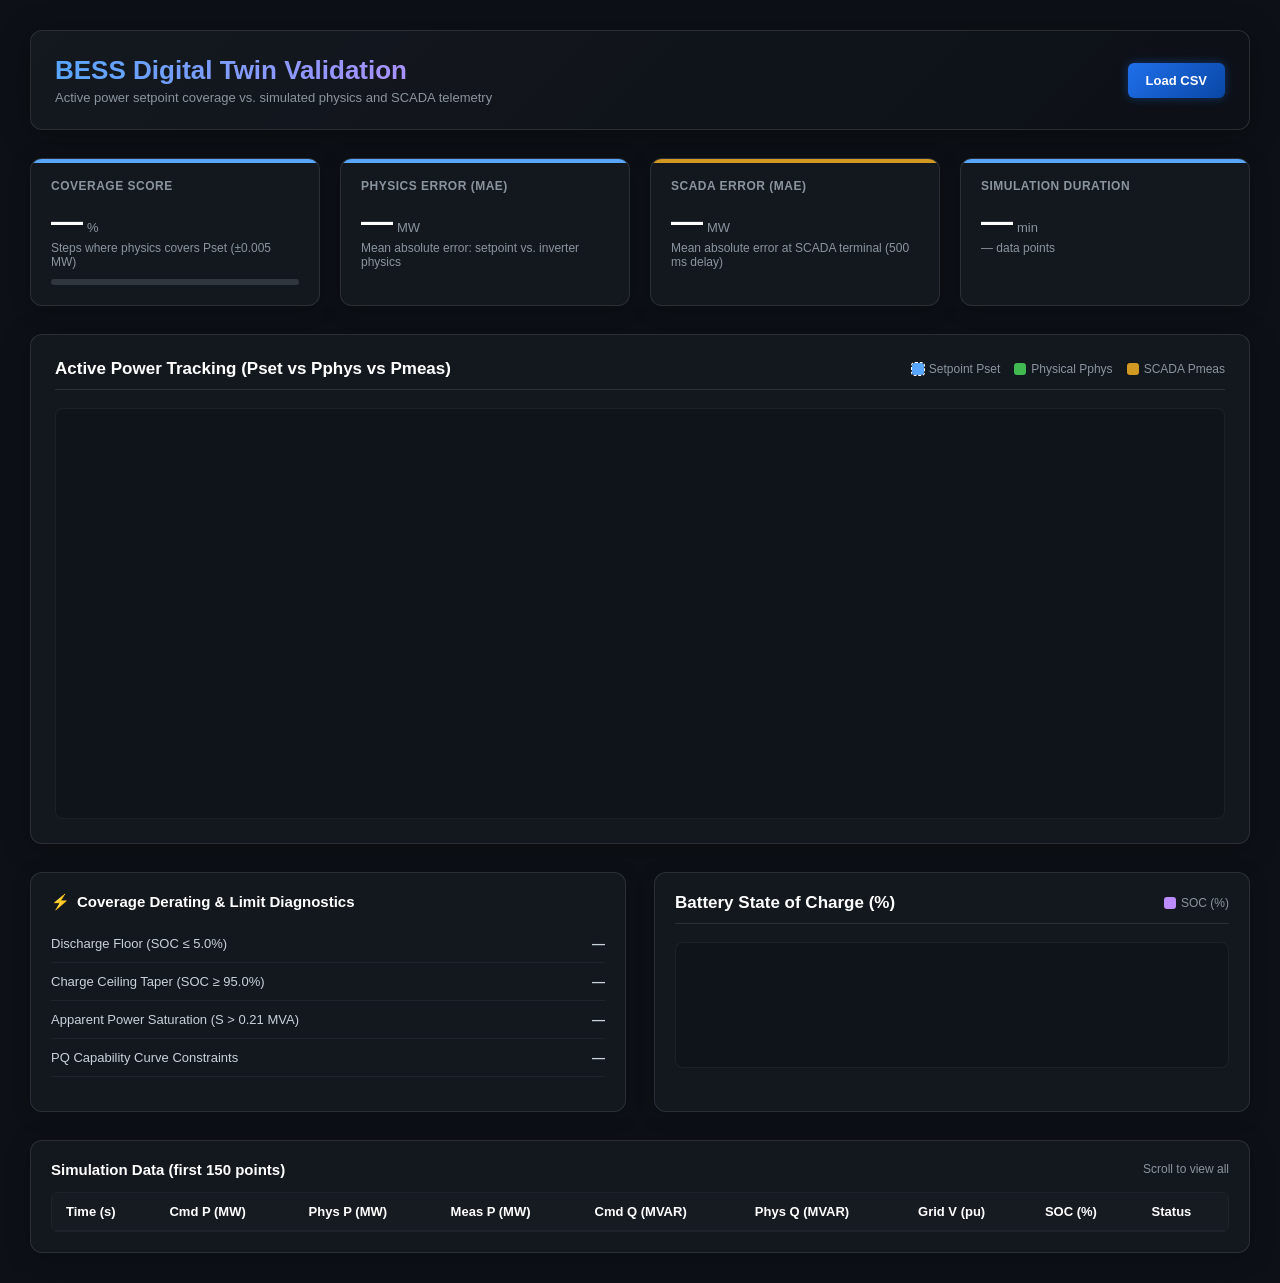
==== src/BessDashboard/wwwroot/index.html @ 18358ef0 "Refactor: restructure workspace, rename projects to BessHilSimulator, and delete legacy viewer.html" ====
<!DOCTYPE html>
<html lang="en">
<head>
<meta charset="utf-8" />
<meta name="viewport" content="width=device-width, initial-scale=1" />
<title>BESS Digital Twin Validation</title>
<style>
:root {
  --bg: #0d1117;
  --card: rgba(22,27,34,0.8);
  --border: rgba(48,54,61,0.8);
  --text: #c9d1d9;
  --bright: #ffffff;
  --muted: #8b949e;
  --primary: #58a6ff;
  --success: #3fb950;
  --warning: #d29922;
  --danger: #f85149;
  --grid: rgba(56,139,253,0.1);
}
*,*::before,*::after{box-sizing:border-box;margin:0;padding:0}
html,body{background:var(--bg);color:var(--text);font-family:'Outfit','Inter',-apple-system,BlinkMacSystemFont,'Segoe UI',sans-serif;min-height:100vh}
.wrap{max-width:1600px;margin:0 auto;padding:30px}

/* Header */
.header{display:flex;justify-content:space-between;align-items:center;background:linear-gradient(135deg,rgba(22,27,34,.8),rgba(13,17,23,.9));border:1px solid var(--border);border-radius:12px;padding:24px;margin-bottom:28px;box-shadow:0 4px 30px rgba(0,0,0,.4)}
.header h1{font-size:26px;font-weight:700;background:linear-gradient(90deg,#58a6ff,#bc8cff);-webkit-background-clip:text;-webkit-text-fill-color:transparent}
.header p{margin-top:4px;color:var(--muted);font-size:13px}
.header-actions{display:flex;gap:10px;flex-shrink:0}
.btn{padding:10px 18px;border-radius:6px;font-weight:600;font-size:13px;cursor:pointer;transition:all .2s;border:none}
.btn-primary{background:linear-gradient(135deg,#1f6feb,#0947a5);color:#fff;box-shadow:0 0 10px rgba(31,111,235,.4)}
.btn-primary:hover{box-shadow:0 0 18px rgba(31,111,235,.6);transform:translateY(-1px)}
.btn-secondary{background:#21262d;border:1px solid var(--border);color:var(--text)}
.btn-secondary:hover{background:#30363d}

/* Input panel */
.input-panel{background:#161b22;border:1px solid var(--border);border-radius:10px;padding:20px;margin-bottom:28px}
.input-panel h4{color:var(--bright);font-size:15px;margin-bottom:4px}
.input-panel .hint{font-size:12px;color:var(--muted);margin-bottom:16px}
.input-panel .hint code{background:#0d1117;padding:2px 5px;border-radius:4px;font-size:11px}
.drop-zone{border:2px dashed var(--border);border-radius:8px;padding:22px;text-align:center;cursor:pointer;transition:.2s;margin-bottom:14px}
.drop-zone:hover{border-color:var(--primary);background:rgba(88,166,255,.05)}
.drop-zone input[type=file]{display:none}
.drop-zone label{cursor:pointer;display:block}
.drop-icon{font-size:26px;display:block;margin-bottom:6px}
.drop-title{font-size:14px;font-weight:600;color:var(--primary);display:block}
.drop-hint{font-size:12px;color:var(--muted);margin-top:3px;display:block}
.divider{display:flex;align-items:center;gap:10px;margin:14px 0;font-size:12px;color:var(--muted)}
.divider::before,.divider::after{content:'';flex:1;height:1px;background:var(--border)}
textarea{width:100%;height:110px;background:#0d1117;border:1px solid var(--border);border-radius:6px;color:var(--bright);font-family:monospace;padding:10px;font-size:12px;resize:vertical;display:block;margin-bottom:10px}
.error-msg{color:var(--danger);font-size:13px;margin-top:8px}

/* Metric cards */
.metrics{display:grid;grid-template-columns:repeat(auto-fit,minmax(260px,1fr));gap:20px;margin-bottom:28px}
.card{background:var(--card);border:1px solid var(--border);border-radius:12px;padding:20px;box-shadow:0 4px 20px rgba(0,0,0,.25);position:relative;overflow:hidden}
.card::after{content:'';position:absolute;top:0;left:0;width:100%;height:4px}
.card.c-success::after{background:var(--success)}
.card.c-warning::after{background:var(--warning)}
.card.c-danger::after{background:var(--danger)}
.card.c-primary::after{background:var(--primary)}
.metric-label{font-size:12px;font-weight:600;color:var(--muted);text-transform:uppercase;letter-spacing:.5px}
.metric-val{font-size:32px;font-weight:700;color:var(--bright);line-height:1}
.metric-unit{font-size:13px;color:var(--muted);margin-left:4px}
.metric-val-row{display:flex;align-items:baseline;margin:12px 0 4px}
.metric-desc{font-size:12px;color:var(--muted)}
.progress-track{height:6px;background:#30363d;border-radius:3px;margin-top:10px;overflow:hidden}
.progress-bar{height:100%;border-radius:3px;transition:width .5s ease-out}

/* Chart cards */
.chart-card{background:var(--card);border:1px solid var(--border);border-radius:12px;padding:24px;margin-bottom:28px;box-shadow:0 4px 30px rgba(0,0,0,.3)}
.chart-header{display:flex;justify-content:space-between;align-items:center;margin-bottom:18px;padding-bottom:10px;border-bottom:1px solid var(--border)}
.chart-title{font-size:17px;font-weight:600;color:var(--bright)}
.legends{display:flex;gap:14px;flex-wrap:wrap}
.legend{display:flex;align-items:center;font-size:12px;color:var(--muted);gap:5px}
.legend-dot{width:12px;height:12px;border-radius:3px;flex-shrink:0}
.svg-wrap{width:100%;background:rgba(13,17,23,.5);border-radius:8px;border:1px solid rgba(48,54,61,.4);overflow:hidden}
.svg-wrap svg{display:block;width:100%}

/* Diag + SOC grid */
.diag-grid{display:grid;grid-template-columns:repeat(auto-fit,minmax(420px,1fr));gap:28px;margin-bottom:28px}
.diag-card{background:var(--card);border:1px solid var(--border);border-radius:12px;padding:20px;box-shadow:0 4px 20px rgba(0,0,0,.2)}
.diag-title{font-size:15px;font-weight:600;color:var(--bright);margin-bottom:14px;display:flex;align-items:center;gap:7px}
.diag-row{display:flex;justify-content:space-between;align-items:center;padding:11px 0;border-bottom:1px solid rgba(48,54,61,.4)}
.diag-row:last-of-type{border-bottom:none}
.diag-key{font-size:13px;color:var(--text)}
.diag-val{font-size:13px;font-weight:600}
.diag-notes{margin-top:14px;font-size:13px;line-height:1.6;color:var(--muted)}

/* Table */
.table-card{background:var(--card);border:1px solid var(--border);border-radius:12px;padding:20px;box-shadow:0 4px 25px rgba(0,0,0,.25)}
.table-header{display:flex;justify-content:space-between;align-items:center;margin-bottom:14px}
.table-header h4{color:var(--bright);font-size:15px}
.table-header span{font-size:12px;color:var(--muted)}
.tbl-wrap{max-height:400px;overflow-y:auto;border:1px solid rgba(48,54,61,.4);border-radius:6px}
table{width:100%;border-collapse:collapse;font-size:13px}
th,td{padding:11px 14px;border-bottom:1px solid rgba(48,54,61,.4);text-align:left;white-space:nowrap}
th{background:#161b22;color:var(--bright);font-weight:600;position:sticky;top:0;z-index:5}
tr:hover td{background:rgba(56,139,253,.04)}

/* Empty state */
.empty{text-align:center;padding:60px 20px}
.empty h3{color:var(--bright);margin-bottom:8px}
.empty p{color:var(--muted);font-size:14px}

/* Loading spinner */
.spinner{display:inline-block;width:18px;height:18px;border:2px solid rgba(88,166,255,.3);border-top-color:var(--primary);border-radius:50%;animation:spin .7s linear infinite;vertical-align:middle;margin-right:6px}
@keyframes spin{to{transform:rotate(360deg)}}
.hidden{display:none!important}
</style>
</head>
<body>
<div class="wrap">

  <!-- Header -->
  <div class="header">
    <div>
      <h1>BESS Digital Twin Validation</h1>
      <p>Active power setpoint coverage vs. simulated physics and SCADA telemetry</p>
    </div>
    <div class="header-actions">
      <button class="btn btn-secondary hidden" id="btnReset">Reset default profile</button>
      <button class="btn btn-primary" id="btnToggle">Load CSV</button>
    </div>
  </div>

  <!-- Input panel -->
  <div class="input-panel hidden" id="inputPanel">
    <h4>Load CSV Profile</h4>
    <p class="hint">Format: <code>Time_s,SetP_MW,SetQ_MVAR,GridV_pu,GridF_Hz</code></p>
    <div class="drop-zone" id="dropZone">
      <label>
        <input type="file" id="fileInput" accept=".csv,.txt" />
        <span class="drop-icon">📂</span>
        <span class="drop-title" id="dropTitle">Browse for CSV file</span>
        <span class="drop-hint">Click to select a .csv file from your computer</span>
      </label>
    </div>
    <div class="divider">or paste CSV text below</div>
    <textarea id="csvText" placeholder="Time_s,SetP_MW,SetQ_MVAR,GridV_pu,GridF_Hz&#10;0.0,0.0,0.0,1.0,50.0&#10;1.0,0.1,0.0,1.0,50.0"></textarea>
    <button class="btn btn-primary" id="btnRun">Run Simulation</button>
    <div class="error-msg hidden" id="errMsg"></div>
  </div>

  <!-- Metric cards -->
  <div class="metrics" id="metricsGrid">
    <div class="card c-primary">
      <div class="metric-label">Coverage Score</div>
      <div class="metric-val-row"><span class="metric-val" id="mCoverage">—</span><span class="metric-unit">%</span></div>
      <div class="metric-desc">Steps where physics covers Pset (±0.005 MW)</div>
      <div class="progress-track"><div class="progress-bar" id="mCoverageBar" style="width:0%"></div></div>
    </div>
    <div class="card c-primary">
      <div class="metric-label">Physics Error (MAE)</div>
      <div class="metric-val-row"><span class="metric-val" id="mMaePhys">—</span><span class="metric-unit">MW</span></div>
      <div class="metric-desc">Mean absolute error: setpoint vs. inverter physics</div>
    </div>
    <div class="card c-warning">
      <div class="metric-label">SCADA Error (MAE)</div>
      <div class="metric-val-row"><span class="metric-val" id="mMaeMeas">—</span><span class="metric-unit">MW</span></div>
      <div class="metric-desc">Mean absolute error at SCADA terminal (500 ms delay)</div>
    </div>
    <div class="card c-primary">
      <div class="metric-label">Simulation Duration</div>
      <div class="metric-val-row"><span class="metric-val" id="mDuration">—</span><span class="metric-unit">min</span></div>
      <div class="metric-desc" id="mDurationDesc">— data points</div>
    </div>
  </div>

  <!-- Main power chart -->
  <div class="chart-card" id="powerChartCard">
    <div class="chart-header">
      <div class="chart-title">Active Power Tracking (Pset vs Pphys vs Pmeas)</div>
      <div class="legends">
        <div class="legend"><div class="legend-dot" style="background:#58a6ff;outline:1px dashed #fff"></div>Setpoint Pset</div>
        <div class="legend"><div class="legend-dot" style="background:#3fb950"></div>Physical Pphys</div>
        <div class="legend"><div class="legend-dot" style="background:#d29922"></div>SCADA Pmeas</div>
      </div>
    </div>
    <div class="svg-wrap"><svg id="powerSvg" viewBox="0 0 800 280" preserveAspectRatio="none"></svg></div>
  </div>

  <!-- Diagnostics + SOC -->
  <div class="diag-grid" id="diagGrid">
    <div class="diag-card">
      <div class="diag-title"><span style="color:var(--warning)">⚡</span> Coverage Derating & Limit Diagnostics</div>
      <div class="diag-row"><span class="diag-key">Discharge Floor (SOC ≤ 5.0%)</span><span class="diag-val" id="dSocFloor">—</span></div>
      <div class="diag-row"><span class="diag-key">Charge Ceiling Taper (SOC ≥ 95.0%)</span><span class="diag-val" id="dSocCeil">—</span></div>
      <div class="diag-row"><span class="diag-key">Apparent Power Saturation (S > 0.21 MVA)</span><span class="diag-val" id="dSmax">—</span></div>
      <div class="diag-row"><span class="diag-key">PQ Capability Curve Constraints</span><span class="diag-val" id="dPq">—</span></div>
      <div class="diag-notes" id="diagNotes"></div>
    </div>
    <div class="diag-card">
      <div class="chart-header">
        <div class="chart-title">Battery State of Charge (%)</div>
        <div class="legends"><div class="legend"><div class="legend-dot" style="background:#bc8cff"></div>SOC (%)</div></div>
      </div>
      <div class="svg-wrap"><svg id="socSvg" viewBox="0 0 800 180" preserveAspectRatio="none"></svg></div>
    </div>
  </div>

  <!-- Data table -->
  <div class="table-card" id="tableCard">
    <div class="table-header">
      <h4>Simulation Data (first 150 points)</h4>
      <span id="tableHint">Scroll to view all</span>
    </div>
    <div class="tbl-wrap">
      <table>
        <thead><tr>
          <th>Time (s)</th><th>Cmd P (MW)</th><th>Phys P (MW)</th><th>Meas P (MW)</th>
          <th>Cmd Q (MVAR)</th><th>Phys Q (MVAR)</th><th>Grid V (pu)</th><th>SOC (%)</th><th>Status</th>
        </tr></thead>
        <tbody id="tableBody"></tbody>
      </table>
    </div>
  </div>

  <div class="empty hidden" id="emptyState">
    <h3>No simulation data</h3>
    <p>Load a CSV profile or paste CSV text to run the validation.</p>
  </div>

</div>

<script>
const $ = id => document.getElementById(id);

// --- State ---
let steps = [];

// --- UI refs ---
const btnToggle  = $('btnToggle');
const btnReset   = $('btnReset');
const btnRun     = $('btnRun');
const inputPanel = $('inputPanel');
const errMsg     = $('errMsg');
const dropTitle  = $('dropTitle');
const fileInput  = $('fileInput');

// --- Chart geometry ---
const PW = 800, PH = 280, PL = 58, PR = 18, PT = 18, PB = 42;
const SW = 800, SH = 180, SL = 58, SR = 18, ST = 14, SB = 30;

function cx(t, t0, t1, l, w, r) { return l + (w - l - r) * (t - t0) / (t1 - t0 || 1); }
function cy(v, v0, v1, h, t, b) { return h - b - (h - t - b) * (v - v0) / (v1 - v0 || 1); }

// --- Toggle input panel ---
btnToggle.addEventListener('click', () => {
  const hidden = inputPanel.classList.toggle('hidden');
  btnToggle.textContent = hidden ? 'Load CSV' : 'Hide Input';
});

btnReset.addEventListener('click', loadDefault);

// --- File picker ---
fileInput.addEventListener('change', () => {
  const file = fileInput.files[0];
  if (!file) return;
  dropTitle.textContent = file.name;
  const reader = new FileReader();
  reader.onload = e => { $('csvText').value = e.target.result; runFromText(); };
  reader.readAsText(file);
});

// --- Paste + run ---
btnRun.addEventListener('click', runFromText);

function runFromText() {
  const csv = $('csvText').value.trim();
  if (!csv) { showErr('Paste CSV data or select a file first.'); return; }
  hideErr();
  setLoading(true);
  fetch('/api/simulate', { method: 'POST', body: csv, headers: { 'Content-Type': 'text/plain' } })
    .then(r => r.json().then(d => ({ ok: r.ok, d })))
    .then(({ ok, d }) => { setLoading(false); ok ? render(d) : showErr(d.error); })
    .catch(e => { setLoading(false); showErr(e.message); });
}

function loadDefault() {
  fetch('/api/default-profile')
    .then(r => r.json().then(d => ({ ok: r.ok, d })))
    .then(({ ok, d }) => {
      if (ok) { render(d); btnReset.classList.remove('hidden'); }
    })
    .catch(() => {});
}

function showErr(msg) { errMsg.textContent = msg; errMsg.classList.remove('hidden'); }
function hideErr() { errMsg.classList.add('hidden'); }
function setLoading(on) { btnRun.disabled = on; btnRun.innerHTML = on ? '<span class="spinner"></span>Running…' : 'Run Simulation'; }

// --- Render ---
function render(data) {
  steps = data;
  if (!steps.length) { $('emptyState').classList.remove('hidden'); return; }
  $('emptyState').classList.add('hidden');
  inputPanel.classList.add('hidden');
  btnToggle.textContent = 'Load CSV';

  const metrics = analyse(steps);
  renderMetrics(metrics);
  renderPowerChart(steps, metrics);
  renderSocChart(steps);
  renderDiag(metrics);
  renderTable(steps);
}

// --- Analysis ---
function analyse(steps) {
  const Ts = steps.length > 1 ? steps[1].time - steps[0].time : 1;
  let sumEP = 0, sumEPsq = 0, sumEM = 0, covered = 0;
  let socFloor = 0, socCeil = 0, smax = 0, pq = 0;

  for (const s of steps) {
    const eP = Math.abs(s.inputP - s.physP);
    const eM = Math.abs(s.inputP - s.measP);
    sumEP += eP; sumEPsq += eP * eP; sumEM += eM;
    if (eP <= 0.005) covered++;
    if (s.inputP > 0 && s.setpointP <= 0.0001 && s.soc <= 5.05)            socFloor += Ts;
    if (s.inputP < 0 && Math.abs(s.setpointP) < Math.abs(s.inputP) * 0.99 && s.soc >= 94.95) socCeil += Ts;
    const rawS = Math.hypot(s.inputP, s.inputQ);
    if (rawS > 0.2105 && Math.hypot(s.setpointP, s.setpointQ) <= 0.2105)  smax += Ts;
    if (Math.abs(s.inputQ - s.setpointQ) > 0.001)                          pq += Ts;
  }

  const n = steps.length;
  return {
    coverage: covered / n * 100,
    maePhys: sumEP / n,
    maeMeas: sumEM / n,
    Ts,
    socFloor, socCeil, smax, pq,
    minTime: steps[0].time,
    maxTime: steps[n-1].time,
  };
}

// --- Metrics cards ---
function renderMetrics(m) {
  const cov = m.coverage;
  $('mCoverage').textContent = cov.toFixed(1);
  $('mMaePhys').textContent  = m.maePhys.toFixed(4);
  $('mMaeMeas').textContent  = m.maeMeas.toFixed(4);
  $('mDuration').textContent = (steps.length * m.Ts / 60).toFixed(1);
  $('mDurationDesc').textContent = `${steps.length} data points at Ts = ${m.Ts}s`;

  const covCard = $('mCoverage').closest('.card');
  covCard.className = 'card ' + (cov >= 95 ? 'c-success' : cov >= 80 ? 'c-warning' : 'c-danger');
  const bar = $('mCoverageBar');
  bar.style.width = cov.toFixed(0) + '%';
  bar.style.background = cov >= 95 ? 'var(--success)' : cov >= 80 ? 'var(--warning)' : 'var(--danger)';
}

// --- SVG helpers ---
function svgEl(tag, attrs) {
  const el = document.createElementNS('http://www.w3.org/2000/svg', tag);
  for (const [k, v] of Object.entries(attrs)) el.setAttribute(k, v);
  return el;
}

function makePath(pts) { return pts.map((p, i) => `${i===0?'M':'L'}${p[0].toFixed(1)} ${p[1].toFixed(1)}`).join(' '); }

// --- Power chart ---
function renderPowerChart(steps, m) {
  const svg = $('powerSvg');
  svg.innerHTML = '';

  const allP = steps.flatMap(s => [s.inputP, s.physP, s.measP]);
  const minP = Math.min(...allP), maxP = Math.max(...allP);
  const pad = Math.max(0.02, (maxP - minP) * 0.1);
  const vMin = minP - pad, vMax = maxP + pad;
  const t0 = steps[0].time, t1 = steps[steps.length-1].time;

  const X = t => cx(t, t0, t1, PL, PW, PR);
  const Y = v => cy(v, vMin, vMax, PH, PT, PB);

  // Grid lines
  for (let i = 1; i <= 5; i++) {
    const val = vMin + (vMax - vMin) * i / 6;
    const y = Y(val);
    svg.appendChild(svgEl('line', { x1: PL, y1: y, x2: PW - PR, y2: y, stroke: 'rgba(56,139,253,.12)', 'stroke-width': 1 }));
    const lbl = svgEl('text', { x: PL - 5, y: y + 4, fill: '#8b949e', 'font-size': 10, 'text-anchor': 'end' });
    lbl.textContent = val.toFixed(3);
    svg.appendChild(lbl);
  }

  // Zero line
  if (vMin < 0 && vMax > 0) {
    const yz = Y(0);
    svg.appendChild(svgEl('line', { x1: PL, y1: yz, x2: PW - PR, y2: yz, stroke: 'rgba(255,255,255,.18)', 'stroke-width': 1 }));
  }

  // Time axis
  for (let i = 0; i <= 5; i++) {
    const t = t0 + (t1 - t0) * i / 5;
    const x = X(t);
    svg.appendChild(svgEl('line', { x1: x, y1: PT, x2: x, y2: PH - PB, stroke: 'rgba(56,139,253,.1)', 'stroke-width': 1 }));
    const lbl = svgEl('text', { x, y: PH - PB + 16, fill: '#8b949e', 'font-size': 10, 'text-anchor': 'middle' });
    lbl.textContent = (t / 60).toFixed(1) + ' m';
    svg.appendChild(lbl);
  }

  // Axis labels
  const yLbl = svgEl('text', { x: 12, y: PH / 2, fill: '#8b949e', 'font-size': 11, 'text-anchor': 'middle', transform: `rotate(-90 12 ${PH/2})` });
  yLbl.textContent = 'Power (MW)'; svg.appendChild(yLbl);
  const xLbl = svgEl('text', { x: PW / 2, y: PH - 4, fill: '#8b949e', 'font-size': 11, 'text-anchor': 'middle' });
  xLbl.textContent = 'Time (Minutes)'; svg.appendChild(xLbl);

  // Paths
  const pset  = steps.map(s => [X(s.time), Y(s.inputP)]);
  const pphys = steps.map(s => [X(s.time), Y(s.physP)]);
  const pmeas = steps.map(s => [X(s.time), Y(s.measP)]);

  svg.appendChild(svgEl('path', { d: makePath(pset),  fill: 'none', stroke: '#58a6ff', 'stroke-width': 1.8, 'stroke-dasharray': '5,4' }));
  svg.appendChild(svgEl('path', { d: makePath(pphys), fill: 'none', stroke: '#3fb950', 'stroke-width': 2.4 }));
  svg.appendChild(svgEl('path', { d: makePath(pmeas), fill: 'none', stroke: '#d29922', 'stroke-width': 1.4 }));
}

// --- SOC chart ---
function renderSocChart(steps) {
  const svg = $('socSvg');
  svg.innerHTML = '';
  const t0 = steps[0].time, t1 = steps[steps.length-1].time;
  const X = t => cx(t, t0, t1, SL, SW, SR);
  const Y = v => cy(v, 0, 100, SH, ST, SB);

  // Reference lines
  for (const [val, color, dash] of [[100,'rgba(56,139,253,.15)',''], [95,'rgba(210,153,34,.4)','3,3'], [5,'rgba(248,81,73,.35)','3,3'], [0,'rgba(56,139,253,.15)','']]) {
    const y = Y(val);
    const attrs = { x1: SL, y1: y, x2: SW - SR, y2: y, stroke: color, 'stroke-width': 1 };
    if (dash) attrs['stroke-dasharray'] = dash;
    svg.appendChild(svgEl('line', attrs));
    const lbl = svgEl('text', { x: SL - 5, y: y + 4, fill: val === 95 ? '#d29922' : val === 5 ? '#f85149' : '#8b949e', 'font-size': 10, 'text-anchor': 'end' });
    lbl.textContent = val + '%'; svg.appendChild(lbl);
  }

  const pts = steps.map(s => [X(s.time), Y(s.soc)]);
  svg.appendChild(svgEl('path', { d: makePath(pts), fill: 'none', stroke: '#bc8cff', 'stroke-width': 2.2 }));
}

// --- Diagnostics ---
function renderDiag(m) {
  const fmt = s => s.toFixed(1) + ' s';
  const col = (s, danger) => s > 0 ? (danger ? 'var(--danger)' : 'var(--warning)') : 'var(--success)';

  $('dSocFloor').textContent = fmt(m.socFloor); $('dSocFloor').style.color = col(m.socFloor, true);
  $('dSocCeil').textContent  = fmt(m.socCeil);  $('dSocCeil').style.color  = col(m.socCeil, false);
  $('dSmax').textContent     = fmt(m.smax);     $('dSmax').style.color     = col(m.smax, true);
  $('dPq').textContent       = fmt(m.pq);       $('dPq').style.color       = col(m.pq, false);

  const notes = [];
  if (m.socFloor > 0)  notes.push('Discharging was fully blocked during low-SOC cycles.');
  if (m.socCeil  > 0)  notes.push('Charging was tapered because SOC approached 100%.');
  if (m.smax     > 0)  notes.push('Apparent power limit forced PCS to scale down P and Q.');
  if (m.pq       > 0)  notes.push('Reactive power was clipped by the voltage-based PQ curve.');
  if (!notes.length)   notes.push('BESS was fully responsive. Residual tracking error is from first-order lag (τ=0.2 s) and transport delay only.');
  $('diagNotes').textContent = notes.join(' ');
}

// --- Table ---
function renderTable(steps) {
  const tbody = $('tableBody');
  tbody.innerHTML = '';
  const slice = steps.slice(0, 150);
  for (const s of slice) {
    const covered = Math.abs(s.inputP - s.physP) <= 0.005;
    const tr = document.createElement('tr');
    tr.innerHTML = `
      <td>${s.time.toFixed(1)}</td>
      <td>${s.inputP.toFixed(3)}</td>
      <td>${s.physP.toFixed(3)}</td>
      <td>${s.measP.toFixed(3)}</td>
      <td>${s.inputQ.toFixed(3)}</td>
      <td>${s.physQ.toFixed(3)}</td>
      <td>${s.physV.toFixed(3)}</td>
      <td>${s.soc.toFixed(2)}</td>
      <td style="color:${covered ? 'var(--success)' : 'var(--danger)'}">${covered ? '✓ Covered' : '⚠ Limited/Lag'}</td>`;
    tbody.appendChild(tr);
  }
}

// --- Init ---
loadDefault();
</script>
</body>
</html>
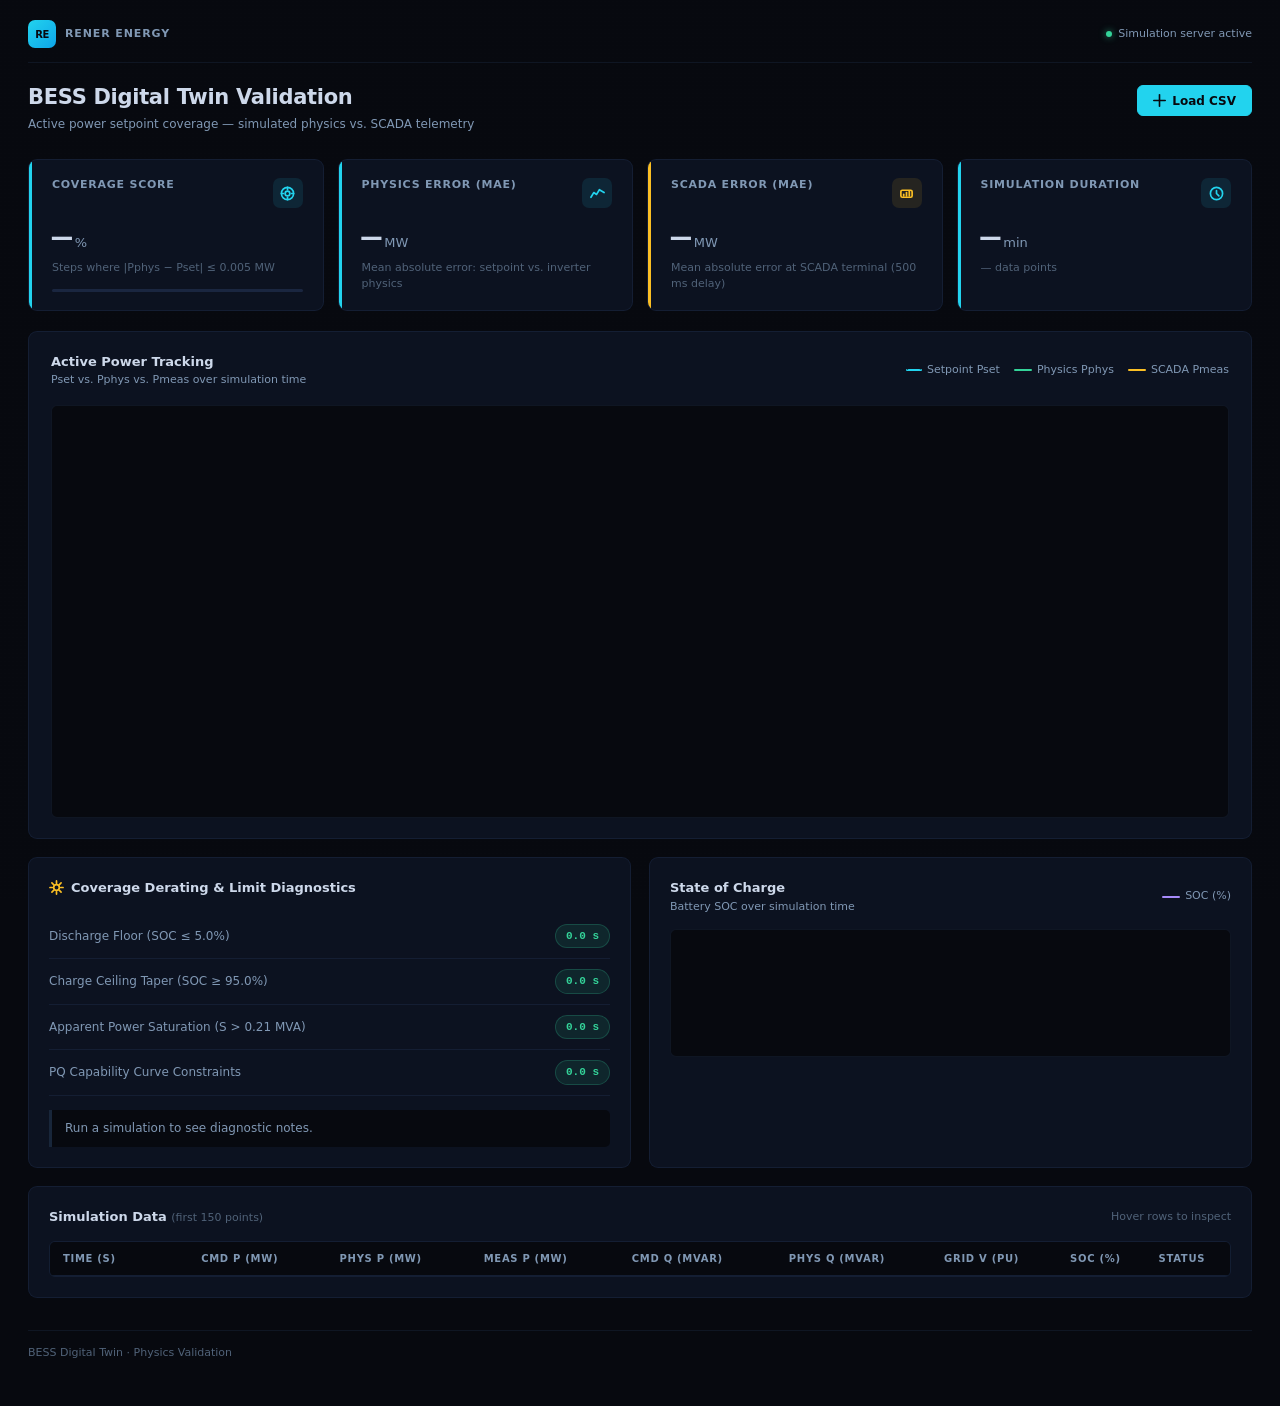
==== commit be926c7d: "Fix: resolve WPF compilation error in MainWindow.xaml by removing CharacterSpacing property" ====
--- a/src/BessDashboard/wwwroot/index.html
+++ b/src/BessDashboard/wwwroot/index.html
@@ -6,136 +6,648 @@
 <title>BESS Digital Twin Validation</title>
 <style>
 :root {
-  --bg: #0d1117;
-  --card: rgba(22,27,34,0.8);
-  --border: rgba(48,54,61,0.8);
-  --text: #c9d1d9;
-  --bright: #ffffff;
-  --muted: #8b949e;
-  --primary: #58a6ff;
-  --success: #3fb950;
-  --warning: #d29922;
-  --danger: #f85149;
-  --grid: rgba(56,139,253,0.1);
-}
-*,*::before,*::after{box-sizing:border-box;margin:0;padding:0}
-html,body{background:var(--bg);color:var(--text);font-family:'Outfit','Inter',-apple-system,BlinkMacSystemFont,'Segoe UI',sans-serif;min-height:100vh}
-.wrap{max-width:1600px;margin:0 auto;padding:30px}
-
-/* Header */
-.header{display:flex;justify-content:space-between;align-items:center;background:linear-gradient(135deg,rgba(22,27,34,.8),rgba(13,17,23,.9));border:1px solid var(--border);border-radius:12px;padding:24px;margin-bottom:28px;box-shadow:0 4px 30px rgba(0,0,0,.4)}
-.header h1{font-size:26px;font-weight:700;background:linear-gradient(90deg,#58a6ff,#bc8cff);-webkit-background-clip:text;-webkit-text-fill-color:transparent}
-.header p{margin-top:4px;color:var(--muted);font-size:13px}
-.header-actions{display:flex;gap:10px;flex-shrink:0}
-.btn{padding:10px 18px;border-radius:6px;font-weight:600;font-size:13px;cursor:pointer;transition:all .2s;border:none}
-.btn-primary{background:linear-gradient(135deg,#1f6feb,#0947a5);color:#fff;box-shadow:0 0 10px rgba(31,111,235,.4)}
-.btn-primary:hover{box-shadow:0 0 18px rgba(31,111,235,.6);transform:translateY(-1px)}
-.btn-secondary{background:#21262d;border:1px solid var(--border);color:var(--text)}
-.btn-secondary:hover{background:#30363d}
-
-/* Input panel */
-.input-panel{background:#161b22;border:1px solid var(--border);border-radius:10px;padding:20px;margin-bottom:28px}
-.input-panel h4{color:var(--bright);font-size:15px;margin-bottom:4px}
-.input-panel .hint{font-size:12px;color:var(--muted);margin-bottom:16px}
-.input-panel .hint code{background:#0d1117;padding:2px 5px;border-radius:4px;font-size:11px}
-.drop-zone{border:2px dashed var(--border);border-radius:8px;padding:22px;text-align:center;cursor:pointer;transition:.2s;margin-bottom:14px}
-.drop-zone:hover{border-color:var(--primary);background:rgba(88,166,255,.05)}
-.drop-zone input[type=file]{display:none}
-.drop-zone label{cursor:pointer;display:block}
-.drop-icon{font-size:26px;display:block;margin-bottom:6px}
-.drop-title{font-size:14px;font-weight:600;color:var(--primary);display:block}
-.drop-hint{font-size:12px;color:var(--muted);margin-top:3px;display:block}
-.divider{display:flex;align-items:center;gap:10px;margin:14px 0;font-size:12px;color:var(--muted)}
-.divider::before,.divider::after{content:'';flex:1;height:1px;background:var(--border)}
-textarea{width:100%;height:110px;background:#0d1117;border:1px solid var(--border);border-radius:6px;color:var(--bright);font-family:monospace;padding:10px;font-size:12px;resize:vertical;display:block;margin-bottom:10px}
-.error-msg{color:var(--danger);font-size:13px;margin-top:8px}
-
-/* Metric cards */
-.metrics{display:grid;grid-template-columns:repeat(auto-fit,minmax(260px,1fr));gap:20px;margin-bottom:28px}
-.card{background:var(--card);border:1px solid var(--border);border-radius:12px;padding:20px;box-shadow:0 4px 20px rgba(0,0,0,.25);position:relative;overflow:hidden}
-.card::after{content:'';position:absolute;top:0;left:0;width:100%;height:4px}
-.card.c-success::after{background:var(--success)}
-.card.c-warning::after{background:var(--warning)}
-.card.c-danger::after{background:var(--danger)}
-.card.c-primary::after{background:var(--primary)}
-.metric-label{font-size:12px;font-weight:600;color:var(--muted);text-transform:uppercase;letter-spacing:.5px}
-.metric-val{font-size:32px;font-weight:700;color:var(--bright);line-height:1}
-.metric-unit{font-size:13px;color:var(--muted);margin-left:4px}
-.metric-val-row{display:flex;align-items:baseline;margin:12px 0 4px}
-.metric-desc{font-size:12px;color:var(--muted)}
-.progress-track{height:6px;background:#30363d;border-radius:3px;margin-top:10px;overflow:hidden}
-.progress-bar{height:100%;border-radius:3px;transition:width .5s ease-out}
-
-/* Chart cards */
-.chart-card{background:var(--card);border:1px solid var(--border);border-radius:12px;padding:24px;margin-bottom:28px;box-shadow:0 4px 30px rgba(0,0,0,.3)}
-.chart-header{display:flex;justify-content:space-between;align-items:center;margin-bottom:18px;padding-bottom:10px;border-bottom:1px solid var(--border)}
-.chart-title{font-size:17px;font-weight:600;color:var(--bright)}
-.legends{display:flex;gap:14px;flex-wrap:wrap}
-.legend{display:flex;align-items:center;font-size:12px;color:var(--muted);gap:5px}
-.legend-dot{width:12px;height:12px;border-radius:3px;flex-shrink:0}
-.svg-wrap{width:100%;background:rgba(13,17,23,.5);border-radius:8px;border:1px solid rgba(48,54,61,.4);overflow:hidden}
-.svg-wrap svg{display:block;width:100%}
-
-/* Diag + SOC grid */
-.diag-grid{display:grid;grid-template-columns:repeat(auto-fit,minmax(420px,1fr));gap:28px;margin-bottom:28px}
-.diag-card{background:var(--card);border:1px solid var(--border);border-radius:12px;padding:20px;box-shadow:0 4px 20px rgba(0,0,0,.2)}
-.diag-title{font-size:15px;font-weight:600;color:var(--bright);margin-bottom:14px;display:flex;align-items:center;gap:7px}
-.diag-row{display:flex;justify-content:space-between;align-items:center;padding:11px 0;border-bottom:1px solid rgba(48,54,61,.4)}
-.diag-row:last-of-type{border-bottom:none}
-.diag-key{font-size:13px;color:var(--text)}
-.diag-val{font-size:13px;font-weight:600}
-.diag-notes{margin-top:14px;font-size:13px;line-height:1.6;color:var(--muted)}
-
-/* Table */
-.table-card{background:var(--card);border:1px solid var(--border);border-radius:12px;padding:20px;box-shadow:0 4px 25px rgba(0,0,0,.25)}
-.table-header{display:flex;justify-content:space-between;align-items:center;margin-bottom:14px}
-.table-header h4{color:var(--bright);font-size:15px}
-.table-header span{font-size:12px;color:var(--muted)}
-.tbl-wrap{max-height:400px;overflow-y:auto;border:1px solid rgba(48,54,61,.4);border-radius:6px}
-table{width:100%;border-collapse:collapse;font-size:13px}
-th,td{padding:11px 14px;border-bottom:1px solid rgba(48,54,61,.4);text-align:left;white-space:nowrap}
-th{background:#161b22;color:var(--bright);font-weight:600;position:sticky;top:0;z-index:5}
-tr:hover td{background:rgba(56,139,253,.04)}
-
-/* Empty state */
-.empty{text-align:center;padding:60px 20px}
-.empty h3{color:var(--bright);margin-bottom:8px}
-.empty p{color:var(--muted);font-size:14px}
-
-/* Loading spinner */
-.spinner{display:inline-block;width:18px;height:18px;border:2px solid rgba(88,166,255,.3);border-top-color:var(--primary);border-radius:50%;animation:spin .7s linear infinite;vertical-align:middle;margin-right:6px}
-@keyframes spin{to{transform:rotate(360deg)}}
-.hidden{display:none!important}
+  --bg:        #07090f;
+  --s1:        #0c1220;
+  --s2:        #121c30;
+  --s3:        #1a2640;
+  --bd:        rgba(88,140,210,0.10);
+  --bd2:       rgba(88,140,210,0.22);
+  --t1:        #cdd8ea;
+  --t2:        #8098b4;
+  --t3:        #506278;
+  --cyan:      #22d3ee;
+  --green:     #34d399;
+  --amber:     #fbbf24;
+  --red:       #f87171;
+  --purp:      #a78bfa;
+  --cyan-dim:  rgba(34,211,238,0.10);
+  --green-dim: rgba(52,211,153,0.10);
+  --amber-dim: rgba(251,191,36,0.10);
+  --red-dim:   rgba(248,113,113,0.10);
+  --purp-dim:  rgba(167,139,250,0.10);
+  --r:         9px;
+  --font-ui:   'Segoe UI Variable','Segoe UI',system-ui,-apple-system,sans-serif;
+  --font-mono: 'Cascadia Code','JetBrains Mono',Consolas,monospace;
+}
+
+*,*::before,*::after { box-sizing:border-box; margin:0; padding:0; }
+
+html,body {
+  background: var(--bg);
+  color: var(--t1);
+  font-family: var(--font-ui);
+  font-size: 13px;
+  line-height: 1.5;
+  min-height: 100vh;
+  -webkit-font-smoothing: antialiased;
+}
+
+/* Subtle noise layer */
+body::before {
+  content:'';
+  position:fixed; inset:0;
+  background-image:url("data:image/svg+xml,%3Csvg xmlns='http://www.w3.org/2000/svg' width='4' height='4'%3E%3Ccircle cx='1' cy='1' r='0.6' fill='rgba(255,255,255,0.016)'/%3E%3C/svg%3E");
+  pointer-events:none; z-index:0;
+}
+
+.wrap {
+  max-width: 1600px;
+  margin: 0 auto;
+  padding: 20px 28px 44px;
+  position: relative;
+  z-index: 1;
+}
+
+/* ── Status strip ─────────────────────────────────────── */
+.status-strip {
+  display: flex;
+  justify-content: space-between;
+  align-items: center;
+  padding-bottom: 14px;
+  border-bottom: 1px solid var(--bd);
+  margin-bottom: 22px;
+}
+.s-logo {
+  display: flex;
+  align-items: center;
+  gap: 9px;
+}
+.logo-mark {
+  width: 28px; height: 28px;
+  background: linear-gradient(135deg, #22d3ee 0%, #0ea5e9 100%);
+  border-radius: 7px;
+  display: flex;
+  align-items: center;
+  justify-content: center;
+  font-size: 10px;
+  font-weight: 800;
+  color: #07090f;
+  letter-spacing: -0.5px;
+  flex-shrink: 0;
+}
+.logo-label {
+  font-size: 11px;
+  font-weight: 600;
+  color: var(--t2);
+  text-transform: uppercase;
+  letter-spacing: 0.08em;
+}
+.s-right {
+  display: flex;
+  align-items: center;
+  gap: 18px;
+}
+.server-chip {
+  display: flex;
+  align-items: center;
+  gap: 6px;
+  font-size: 11px;
+  color: var(--t2);
+}
+.server-dot {
+  width: 6px; height: 6px;
+  border-radius: 50%;
+  background: var(--green);
+  box-shadow: 0 0 7px rgba(52,211,153,0.7);
+  animation: hb 2.8s ease-in-out infinite;
+}
+@keyframes hb {
+  0%,100% { opacity:1; }
+  50% { opacity:0.35; }
+}
+.last-run {
+  font-family: var(--font-mono);
+  font-size: 11px;
+  color: var(--t3);
+  display: none;
+}
+.last-run.show { display:block; }
+
+/* ── Header ───────────────────────────────────────────── */
+.header {
+  display: flex;
+  justify-content: space-between;
+  align-items: flex-start;
+  gap: 20px;
+  margin-bottom: 26px;
+}
+.header-title {
+  font-size: 21px;
+  font-weight: 700;
+  color: var(--t1);
+  letter-spacing: -0.3px;
+  line-height: 1.2;
+  text-wrap: balance;
+}
+.header-sub {
+  margin-top: 5px;
+  font-size: 12px;
+  color: var(--t2);
+}
+.header-actions {
+  display: flex;
+  gap: 8px;
+  align-items: center;
+  flex-shrink: 0;
+}
+
+/* ── Buttons ──────────────────────────────────────────── */
+.btn {
+  display: inline-flex;
+  align-items: center;
+  gap: 6px;
+  padding: 8px 15px;
+  border-radius: 6px;
+  font-family: var(--font-ui);
+  font-size: 12px;
+  font-weight: 600;
+  cursor: pointer;
+  border: 1px solid transparent;
+  transition: background .15s, box-shadow .15s, transform .1s;
+  white-space: nowrap;
+  line-height: 1;
+}
+.btn svg { flex-shrink:0; }
+.btn-primary {
+  background: var(--cyan);
+  color: #07090f;
+  border-color: var(--cyan);
+}
+.btn-primary:hover {
+  background: #38e4f9;
+  box-shadow: 0 0 18px rgba(34,211,238,0.4);
+  transform: translateY(-1px);
+}
+.btn-primary:disabled {
+  opacity: .55;
+  cursor: not-allowed;
+  box-shadow: none;
+  transform: none;
+}
+.btn-ghost {
+  background: transparent;
+  color: var(--t2);
+  border-color: var(--bd2);
+}
+.btn-ghost:hover {
+  background: var(--s2);
+  color: var(--t1);
+  border-color: rgba(88,140,210,0.4);
+}
+
+/* ── Input panel ──────────────────────────────────────── */
+.input-panel {
+  background: var(--s1);
+  border: 1px solid var(--bd);
+  border-radius: var(--r);
+  padding: 20px;
+  margin-bottom: 24px;
+}
+.panel-title {
+  font-size: 13px;
+  font-weight: 600;
+  color: var(--t1);
+  margin-bottom: 4px;
+}
+.panel-hint {
+  font-size: 11px;
+  color: var(--t2);
+  margin-bottom: 16px;
+}
+.panel-hint code {
+  background: var(--bg);
+  border: 1px solid var(--bd);
+  padding: 1px 5px;
+  border-radius: 4px;
+  font-family: var(--font-mono);
+  font-size: 10px;
+  color: var(--cyan);
+}
+.drop-zone {
+  border: 1.5px dashed var(--bd2);
+  border-radius: 8px;
+  padding: 22px 20px;
+  text-align: center;
+  cursor: pointer;
+  transition: border-color .2s, background .2s;
+  margin-bottom: 12px;
+}
+.drop-zone:hover { border-color:var(--cyan); background:var(--cyan-dim); }
+.drop-zone input[type=file] { display:none; }
+.drop-zone label { cursor:pointer; display:block; }
+.drop-icon { font-size:22px; display:block; margin-bottom:5px; }
+.drop-title { font-size:13px; font-weight:600; color:var(--cyan); display:block; }
+.drop-hint  { font-size:11px; color:var(--t2); margin-top:2px; display:block; }
+.divider {
+  display:flex; align-items:center; gap:10px;
+  margin:12px 0;
+  font-size:11px; color:var(--t3);
+  text-transform:uppercase; letter-spacing:.06em;
+}
+.divider::before,.divider::after { content:''; flex:1; height:1px; background:var(--bd); }
+textarea {
+  width:100%; height:100px;
+  background:var(--bg);
+  border:1px solid var(--bd);
+  border-radius:6px;
+  color:var(--t1);
+  font-family:var(--font-mono);
+  font-size:11px;
+  padding:10px;
+  resize:vertical;
+  display:block;
+  margin-bottom:10px;
+  outline:none;
+  transition:border-color .15s, box-shadow .15s;
+}
+textarea:focus {
+  border-color:var(--cyan);
+  box-shadow:0 0 0 2px rgba(34,211,238,0.12);
+}
+.error-msg { color:var(--red); font-size:12px; margin-top:8px; }
+
+/* ── Metric cards ─────────────────────────────────────── */
+.metrics {
+  display: grid;
+  grid-template-columns: repeat(4,1fr);
+  gap: 14px;
+  margin-bottom: 20px;
+}
+@media (max-width:1100px) { .metrics { grid-template-columns: repeat(2,1fr); } }
+
+.card {
+  background: var(--s1);
+  border: 1px solid var(--bd);
+  border-radius: var(--r);
+  padding: 18px 20px 18px 23px;
+  position: relative;
+  overflow: hidden;
+  transition: border-color .2s;
+}
+.card:hover { border-color: var(--bd2); }
+
+/* Left accent bar */
+.card::before {
+  content:'';
+  position:absolute;
+  left:0; top:0; bottom:0;
+  width:3px;
+  border-radius:9px 0 0 9px;
+}
+.c-primary::before { background:var(--cyan); }
+.c-success::before { background:var(--green); }
+.c-warning::before { background:var(--amber); }
+.c-danger::before  { background:var(--red); }
+
+.card-top {
+  display:flex;
+  justify-content:space-between;
+  align-items:flex-start;
+  margin-bottom:14px;
+  gap:10px;
+}
+.metric-label {
+  font-size:11px;
+  font-weight:600;
+  color:var(--t2);
+  text-transform:uppercase;
+  letter-spacing:.07em;
+  line-height:1.3;
+}
+.card-icon {
+  width:30px; height:30px;
+  border-radius:7px;
+  display:flex;
+  align-items:center;
+  justify-content:center;
+  flex-shrink:0;
+}
+.c-primary .card-icon { background:var(--cyan-dim);  color:var(--cyan); }
+.c-success .card-icon { background:var(--green-dim); color:var(--green); }
+.c-warning .card-icon { background:var(--amber-dim); color:var(--amber); }
+.c-danger  .card-icon { background:var(--red-dim);   color:var(--red); }
+
+.metric-val-row {
+  display:flex;
+  align-items:baseline;
+  margin-bottom:5px;
+}
+.metric-val {
+  font-size:33px;
+  font-weight:700;
+  color:var(--t1);
+  font-family:var(--font-mono);
+  font-variant-numeric:tabular-nums;
+  line-height:1;
+  letter-spacing:-1px;
+}
+.metric-unit {
+  font-size:13px;
+  font-weight:500;
+  color:var(--t2);
+  margin-left:4px;
+  font-family:var(--font-ui);
+}
+.metric-desc {
+  font-size:11px;
+  color:var(--t3);
+  line-height:1.4;
+}
+.progress-track {
+  height:3px;
+  background:var(--s3);
+  border-radius:2px;
+  margin-top:13px;
+  overflow:hidden;
+}
+.progress-bar {
+  height:100%;
+  border-radius:2px;
+  transition:width .6s cubic-bezier(.4,0,.2,1), background .4s;
+}
+
+/* ── Chart cards ──────────────────────────────────────── */
+.chart-card {
+  background:var(--s1);
+  border:1px solid var(--bd);
+  border-radius:var(--r);
+  padding:20px 22px;
+  margin-bottom:18px;
+}
+.chart-header {
+  display:flex;
+  justify-content:space-between;
+  align-items:center;
+  margin-bottom:16px;
+  gap:12px;
+}
+.chart-title { font-size:13px; font-weight:600; color:var(--t1); }
+.chart-sub   { font-size:11px; color:var(--t2); margin-top:1px; }
+.legends {
+  display:flex;
+  gap:14px;
+  flex-wrap:wrap;
+  flex-shrink:0;
+}
+.legend {
+  display:flex;
+  align-items:center;
+  font-size:11px;
+  color:var(--t2);
+  gap:5px;
+}
+.legend-swatch {
+  width:18px; height:2px;
+  border-radius:1px;
+  flex-shrink:0;
+}
+.legend-swatch.dash {
+  height:0;
+  border-top:2px dashed;
+}
+
+/* Chart container with overlay for interactions */
+.chart-wrap {
+  position:relative;
+  width:100%;
+  background:var(--bg);
+  border:1px solid var(--bd);
+  border-radius:6px;
+  overflow:hidden;
+}
+.chart-wrap svg {
+  display:block;
+  width:100%;
+}
+.chart-overlay {
+  position:absolute;
+  inset:0;
+  cursor:crosshair;
+}
+.chart-tooltip {
+  position:absolute;
+  background:var(--s2);
+  border:1px solid var(--bd2);
+  border-radius:7px;
+  padding:9px 12px;
+  font-size:11px;
+  font-family:var(--font-mono);
+  font-variant-numeric:tabular-nums;
+  pointer-events:none;
+  white-space:nowrap;
+  box-shadow:0 4px 20px rgba(0,0,0,.45);
+  display:none;
+  z-index:10;
+}
+.chart-tooltip.show { display:block; }
+.tt-time { font-size:10px; color:var(--t2); margin-bottom:6px; font-family:var(--font-ui); text-transform:uppercase; letter-spacing:.05em; }
+.tt-row  { display:flex; justify-content:space-between; gap:16px; margin:2px 0; }
+.tt-key  { color:var(--t3); }
+.tt-val  { font-weight:600; }
+
+/* ── Diagnostics & SOC grid ───────────────────────────── */
+.diag-grid {
+  display:grid;
+  grid-template-columns:repeat(auto-fit,minmax(420px,1fr));
+  gap:18px;
+  margin-bottom:18px;
+}
+.diag-card {
+  background:var(--s1);
+  border:1px solid var(--bd);
+  border-radius:var(--r);
+  padding:20px;
+}
+.diag-title {
+  font-size:13px;
+  font-weight:600;
+  color:var(--t1);
+  margin-bottom:16px;
+  display:flex;
+  align-items:center;
+  gap:7px;
+}
+.diag-title svg { color:var(--amber); flex-shrink:0; }
+.diag-row {
+  display:flex;
+  justify-content:space-between;
+  align-items:center;
+  padding:10px 0;
+  border-bottom:1px solid var(--bd);
+}
+.diag-row:last-of-type { border-bottom:none; }
+.diag-key { font-size:12px; color:var(--t2); padding-right:12px; }
+.diag-pill {
+  display:inline-flex;
+  align-items:center;
+  gap:4px;
+  padding:3px 10px;
+  border-radius:999px;
+  font-size:11px;
+  font-weight:600;
+  font-family:var(--font-mono);
+  font-variant-numeric:tabular-nums;
+  white-space:nowrap;
+  flex-shrink:0;
+  transition:background .3s, color .3s;
+}
+.diag-pill.ok   { background:var(--green-dim); color:var(--green); border:1px solid rgba(52,211,153,0.22); }
+.diag-pill.warn { background:var(--amber-dim); color:var(--amber); border:1px solid rgba(251,191,36,0.22); }
+.diag-pill.bad  { background:var(--red-dim);   color:var(--red);   border:1px solid rgba(248,113,113,0.22); }
+.diag-notes {
+  margin-top:14px;
+  padding:9px 13px;
+  background:var(--bg);
+  border-left:3px solid var(--bd2);
+  border-radius:0 5px 5px 0;
+  font-size:12px;
+  line-height:1.65;
+  color:var(--t2);
+}
+
+/* ── Table ────────────────────────────────────────────── */
+.table-card {
+  background:var(--s1);
+  border:1px solid var(--bd);
+  border-radius:var(--r);
+  padding:20px;
+}
+.table-header {
+  display:flex;
+  justify-content:space-between;
+  align-items:center;
+  margin-bottom:14px;
+}
+.table-header h4 { font-size:13px; font-weight:600; color:var(--t1); }
+.table-header span { font-size:11px; color:var(--t3); }
+.tbl-wrap {
+  overflow-x:auto;
+  overflow-y:auto;
+  max-height:370px;
+  border:1px solid var(--bd);
+  border-radius:6px;
+}
+.tbl-wrap::-webkit-scrollbar { width:5px; height:5px; }
+.tbl-wrap::-webkit-scrollbar-track { background:transparent; }
+.tbl-wrap::-webkit-scrollbar-thumb { background:var(--s3); border-radius:3px; }
+table {
+  width:100%;
+  border-collapse:collapse;
+  font-size:12px;
+}
+th,td {
+  padding:9px 13px;
+  border-bottom:1px solid var(--bd);
+  white-space:nowrap;
+  text-align:right;
+}
+th:first-child,td:first-child { text-align:left; }
+th:last-child,td:last-child   { text-align:center; }
+th {
+  background:var(--bg);
+  color:var(--t2);
+  font-weight:600;
+  font-size:10px;
+  text-transform:uppercase;
+  letter-spacing:.07em;
+  position:sticky;
+  top:0;
+  z-index:5;
+}
+td {
+  color:var(--t1);
+  font-family:var(--font-mono);
+  font-variant-numeric:tabular-nums;
+}
+td:first-child { color:var(--t2); }
+tr:nth-child(even) td { background:rgba(255,255,255,0.015); }
+tr:hover td { background:var(--s2); }
+
+/* ── Empty state ──────────────────────────────────────── */
+.empty {
+  text-align:center;
+  padding:72px 20px;
+}
+.empty-icon { font-size:34px; display:block; margin-bottom:14px; opacity:.35; }
+.empty h3 { font-size:15px; color:var(--t2); margin-bottom:6px; }
+.empty p  { font-size:12px; color:var(--t3); }
+
+/* ── Loading spinner ──────────────────────────────────── */
+.spinner {
+  display:inline-block;
+  width:12px; height:12px;
+  border:2px solid rgba(7,9,15,0.35);
+  border-top-color:#07090f;
+  border-radius:50%;
+  animation:spin .65s linear infinite;
+  vertical-align:middle;
+  margin-right:4px;
+}
+@keyframes spin { to { transform:rotate(360deg); } }
+.hidden { display:none !important; }
+
+/* ── Footer ───────────────────────────────────────────── */
+.page-footer {
+  margin-top:32px;
+  padding-top:14px;
+  border-top:1px solid var(--bd);
+  display:flex;
+  justify-content:space-between;
+  align-items:center;
+  font-size:11px;
+  color:var(--t3);
+}
 </style>
 </head>
 <body>
 <div class="wrap">
 
+  <!-- Status strip -->
+  <div class="status-strip">
+    <div class="s-logo">
+      <div class="logo-mark">RE</div>
+      <span class="logo-label">Rener Energy</span>
+    </div>
+    <div class="s-right">
+      <div class="server-chip">
+        <div class="server-dot"></div>
+        <span>Simulation server active</span>
+      </div>
+      <div class="last-run" id="lastRun">Last run: —</div>
+    </div>
+  </div>
+
   <!-- Header -->
   <div class="header">
     <div>
-      <h1>BESS Digital Twin Validation</h1>
-      <p>Active power setpoint coverage vs. simulated physics and SCADA telemetry</p>
+      <div class="header-title">BESS Digital Twin Validation</div>
+      <div class="header-sub">Active power setpoint coverage — simulated physics vs. SCADA telemetry</div>
     </div>
     <div class="header-actions">
-      <button class="btn btn-secondary hidden" id="btnReset">Reset default profile</button>
-      <button class="btn btn-primary" id="btnToggle">Load CSV</button>
+      <button class="btn btn-ghost hidden" id="btnReset">
+        <svg width="13" height="13" viewBox="0 0 16 16" fill="none" stroke="currentColor" stroke-width="1.8" stroke-linecap="round" stroke-linejoin="round"><path d="M2 8a6 6 0 1 0 2-4.5"/><path d="M2 2v4h4"/></svg>
+        Reset profile
+      </button>
+      <button class="btn btn-primary" id="btnToggle">
+        <svg width="13" height="13" viewBox="0 0 16 16" fill="none" stroke="currentColor" stroke-width="2" stroke-linecap="round"><line x1="8" y1="1" x2="8" y2="15"/><line x1="1" y1="8" x2="15" y2="8"/></svg>
+        Load CSV
+      </button>
     </div>
   </div>
 
   <!-- Input panel -->
   <div class="input-panel hidden" id="inputPanel">
-    <h4>Load CSV Profile</h4>
-    <p class="hint">Format: <code>Time_s,SetP_MW,SetQ_MVAR,GridV_pu,GridF_Hz</code></p>
+    <div class="panel-title">Load CSV Profile</div>
+    <p class="panel-hint">Required columns: <code>Time_s,SetP_MW,SetQ_MVAR,GridV_pu,GridF_Hz</code></p>
     <div class="drop-zone" id="dropZone">
       <label>
         <input type="file" id="fileInput" accept=".csv,.txt" />
         <span class="drop-icon">📂</span>
         <span class="drop-title" id="dropTitle">Browse for CSV file</span>
-        <span class="drop-hint">Click to select a .csv file from your computer</span>
+        <span class="drop-hint">Click to select a .csv or .txt file</span>
       </label>
     </div>
-    <div class="divider">or paste CSV text below</div>
+    <div class="divider">or paste CSV text</div>
     <textarea id="csvText" placeholder="Time_s,SetP_MW,SetQ_MVAR,GridV_pu,GridF_Hz&#10;0.0,0.0,0.0,1.0,50.0&#10;1.0,0.1,0.0,1.0,50.0"></textarea>
     <button class="btn btn-primary" id="btnRun">Run Simulation</button>
     <div class="error-msg hidden" id="errMsg"></div>
@@ -144,91 +656,193 @@
   <!-- Metric cards -->
   <div class="metrics" id="metricsGrid">
     <div class="card c-primary">
-      <div class="metric-label">Coverage Score</div>
-      <div class="metric-val-row"><span class="metric-val" id="mCoverage">—</span><span class="metric-unit">%</span></div>
-      <div class="metric-desc">Steps where physics covers Pset (±0.005 MW)</div>
-      <div class="progress-track"><div class="progress-bar" id="mCoverageBar" style="width:0%"></div></div>
-    </div>
+      <div class="card-top">
+        <div class="metric-label">Coverage Score</div>
+        <div class="card-icon">
+          <svg width="15" height="15" viewBox="0 0 16 16" fill="none" stroke="currentColor" stroke-width="1.8"><circle cx="8" cy="8" r="6.5"/><circle cx="8" cy="8" r="2.5"/><line x1="8" y1="1.5" x2="8" y2="3.8" stroke-linecap="round"/><line x1="8" y1="12.2" x2="8" y2="14.5" stroke-linecap="round"/><line x1="1.5" y1="8" x2="3.8" y2="8" stroke-linecap="round"/><line x1="12.2" y1="8" x2="14.5" y2="8" stroke-linecap="round"/></svg>
+        </div>
+      </div>
+      <div class="metric-val-row">
+        <span class="metric-val" id="mCoverage">—</span>
+        <span class="metric-unit">%</span>
+      </div>
+      <div class="metric-desc">Steps where |Pphys − Pset| ≤ 0.005 MW</div>
+      <div class="progress-track">
+        <div class="progress-bar" id="mCoverageBar" style="width:0%;background:var(--cyan)"></div>
+      </div>
+    </div>
+
     <div class="card c-primary">
-      <div class="metric-label">Physics Error (MAE)</div>
-      <div class="metric-val-row"><span class="metric-val" id="mMaePhys">—</span><span class="metric-unit">MW</span></div>
+      <div class="card-top">
+        <div class="metric-label">Physics Error (MAE)</div>
+        <div class="card-icon">
+          <svg width="15" height="15" viewBox="0 0 16 16" fill="none" stroke="currentColor" stroke-width="1.8" stroke-linecap="round" stroke-linejoin="round"><polyline points="1,12 4,7 7,9 10,4 15,7"/></svg>
+        </div>
+      </div>
+      <div class="metric-val-row">
+        <span class="metric-val" id="mMaePhys">—</span>
+        <span class="metric-unit">MW</span>
+      </div>
       <div class="metric-desc">Mean absolute error: setpoint vs. inverter physics</div>
     </div>
+
     <div class="card c-warning">
-      <div class="metric-label">SCADA Error (MAE)</div>
-      <div class="metric-val-row"><span class="metric-val" id="mMaeMeas">—</span><span class="metric-unit">MW</span></div>
+      <div class="card-top">
+        <div class="metric-label">SCADA Error (MAE)</div>
+        <div class="card-icon">
+          <svg width="15" height="15" viewBox="0 0 16 16" fill="none" stroke="currentColor" stroke-width="1.8"><rect x="2" y="4.5" width="12" height="7.5" rx="1.5"/><line x1="5" y1="9" x2="5" y2="10.5" stroke-linecap="round"/><line x1="8" y1="7" x2="8" y2="10.5" stroke-linecap="round"/><line x1="11" y1="5.5" x2="11" y2="10.5" stroke-linecap="round"/></svg>
+        </div>
+      </div>
+      <div class="metric-val-row">
+        <span class="metric-val" id="mMaeMeas">—</span>
+        <span class="metric-unit">MW</span>
+      </div>
       <div class="metric-desc">Mean absolute error at SCADA terminal (500 ms delay)</div>
     </div>
+
     <div class="card c-primary">
-      <div class="metric-label">Simulation Duration</div>
-      <div class="metric-val-row"><span class="metric-val" id="mDuration">—</span><span class="metric-unit">min</span></div>
+      <div class="card-top">
+        <div class="metric-label">Simulation Duration</div>
+        <div class="card-icon">
+          <svg width="15" height="15" viewBox="0 0 16 16" fill="none" stroke="currentColor" stroke-width="1.8" stroke-linecap="round" stroke-linejoin="round"><circle cx="8" cy="8" r="6.5"/><polyline points="8,5 8,8 10.5,10.5"/></svg>
+        </div>
+      </div>
+      <div class="metric-val-row">
+        <span class="metric-val" id="mDuration">—</span>
+        <span class="metric-unit">min</span>
+      </div>
       <div class="metric-desc" id="mDurationDesc">— data points</div>
     </div>
   </div>
 
-  <!-- Main power chart -->
+  <!-- Power chart -->
   <div class="chart-card" id="powerChartCard">
     <div class="chart-header">
-      <div class="chart-title">Active Power Tracking (Pset vs Pphys vs Pmeas)</div>
+      <div>
+        <div class="chart-title">Active Power Tracking</div>
+        <div class="chart-sub">Pset vs. Pphys vs. Pmeas over simulation time</div>
+      </div>
       <div class="legends">
-        <div class="legend"><div class="legend-dot" style="background:#58a6ff;outline:1px dashed #fff"></div>Setpoint Pset</div>
-        <div class="legend"><div class="legend-dot" style="background:#3fb950"></div>Physical Pphys</div>
-        <div class="legend"><div class="legend-dot" style="background:#d29922"></div>SCADA Pmeas</div>
-      </div>
-    </div>
-    <div class="svg-wrap"><svg id="powerSvg" viewBox="0 0 800 280" preserveAspectRatio="none"></svg></div>
+        <div class="legend">
+          <div class="legend-swatch dash" style="border-color:#22d3ee;width:16px"></div>
+          <span>Setpoint Pset</span>
+        </div>
+        <div class="legend">
+          <div class="legend-swatch" style="background:#34d399"></div>
+          <span>Physics Pphys</span>
+        </div>
+        <div class="legend">
+          <div class="legend-swatch" style="background:#fbbf24"></div>
+          <span>SCADA Pmeas</span>
+        </div>
+      </div>
+    </div>
+    <div class="chart-wrap" id="powerWrap">
+      <svg id="powerSvg" viewBox="0 0 800 280" preserveAspectRatio="none"></svg>
+      <div class="chart-overlay" id="powerOverlay"></div>
+      <div class="chart-tooltip" id="powerTooltip">
+        <div class="tt-time" id="ttPTime">—</div>
+        <div class="tt-row"><span class="tt-key">Pset</span><span class="tt-val" id="ttPset" style="color:#22d3ee">—</span></div>
+        <div class="tt-row"><span class="tt-key">Pphys</span><span class="tt-val" id="ttPphys" style="color:#34d399">—</span></div>
+        <div class="tt-row"><span class="tt-key">Pmeas</span><span class="tt-val" id="ttPmeas" style="color:#fbbf24">—</span></div>
+      </div>
+    </div>
   </div>
 
   <!-- Diagnostics + SOC -->
   <div class="diag-grid" id="diagGrid">
     <div class="diag-card">
-      <div class="diag-title"><span style="color:var(--warning)">⚡</span> Coverage Derating & Limit Diagnostics</div>
-      <div class="diag-row"><span class="diag-key">Discharge Floor (SOC ≤ 5.0%)</span><span class="diag-val" id="dSocFloor">—</span></div>
-      <div class="diag-row"><span class="diag-key">Charge Ceiling Taper (SOC ≥ 95.0%)</span><span class="diag-val" id="dSocCeil">—</span></div>
-      <div class="diag-row"><span class="diag-key">Apparent Power Saturation (S > 0.21 MVA)</span><span class="diag-val" id="dSmax">—</span></div>
-      <div class="diag-row"><span class="diag-key">PQ Capability Curve Constraints</span><span class="diag-val" id="dPq">—</span></div>
-      <div class="diag-notes" id="diagNotes"></div>
-    </div>
+      <div class="diag-title">
+        <svg width="15" height="15" viewBox="0 0 16 16" fill="none" stroke="currentColor" stroke-width="1.8" stroke-linecap="round"><circle cx="8" cy="8" r="3"/><line x1="8" y1="1" x2="8" y2="3.5"/><line x1="8" y1="12.5" x2="8" y2="15"/><line x1="1" y1="8" x2="3.5" y2="8"/><line x1="12.5" y1="8" x2="15" y2="8"/><line x1="3.1" y1="3.1" x2="4.9" y2="4.9"/><line x1="11.1" y1="11.1" x2="12.9" y2="12.9"/><line x1="11.1" y1="4.9" x2="12.9" y2="3.1"/><line x1="3.1" y1="12.9" x2="4.9" y2="11.1"/></svg>
+        Coverage Derating &amp; Limit Diagnostics
+      </div>
+      <div class="diag-row">
+        <span class="diag-key">Discharge Floor (SOC ≤ 5.0%)</span>
+        <span class="diag-pill ok" id="dSocFloor">0.0 s</span>
+      </div>
+      <div class="diag-row">
+        <span class="diag-key">Charge Ceiling Taper (SOC ≥ 95.0%)</span>
+        <span class="diag-pill ok" id="dSocCeil">0.0 s</span>
+      </div>
+      <div class="diag-row">
+        <span class="diag-key">Apparent Power Saturation (S &gt; 0.21 MVA)</span>
+        <span class="diag-pill ok" id="dSmax">0.0 s</span>
+      </div>
+      <div class="diag-row">
+        <span class="diag-key">PQ Capability Curve Constraints</span>
+        <span class="diag-pill ok" id="dPq">0.0 s</span>
+      </div>
+      <div class="diag-notes" id="diagNotes">Run a simulation to see diagnostic notes.</div>
+    </div>
+
     <div class="diag-card">
-      <div class="chart-header">
-        <div class="chart-title">Battery State of Charge (%)</div>
-        <div class="legends"><div class="legend"><div class="legend-dot" style="background:#bc8cff"></div>SOC (%)</div></div>
-      </div>
-      <div class="svg-wrap"><svg id="socSvg" viewBox="0 0 800 180" preserveAspectRatio="none"></svg></div>
+      <div class="chart-header" style="margin-bottom:14px">
+        <div>
+          <div class="chart-title">State of Charge</div>
+          <div class="chart-sub">Battery SOC over simulation time</div>
+        </div>
+        <div class="legends">
+          <div class="legend">
+            <div class="legend-swatch" style="background:#a78bfa"></div>
+            <span>SOC (%)</span>
+          </div>
+        </div>
+      </div>
+      <div class="chart-wrap" id="socWrap">
+        <svg id="socSvg" viewBox="0 0 800 180" preserveAspectRatio="none"></svg>
+        <div class="chart-overlay" id="socOverlay"></div>
+        <div class="chart-tooltip" id="socTooltip">
+          <div class="tt-time" id="ttSTime">—</div>
+          <div class="tt-row"><span class="tt-key">SOC</span><span class="tt-val" id="ttSoc" style="color:#a78bfa">—</span></div>
+        </div>
+      </div>
     </div>
   </div>
 
   <!-- Data table -->
   <div class="table-card" id="tableCard">
     <div class="table-header">
-      <h4>Simulation Data (first 150 points)</h4>
-      <span id="tableHint">Scroll to view all</span>
+      <h4>Simulation Data <span style="font-weight:400;color:var(--t3)">(first 150 points)</span></h4>
+      <span id="tableHint">Hover rows to inspect</span>
     </div>
     <div class="tbl-wrap">
       <table>
-        <thead><tr>
-          <th>Time (s)</th><th>Cmd P (MW)</th><th>Phys P (MW)</th><th>Meas P (MW)</th>
-          <th>Cmd Q (MVAR)</th><th>Phys Q (MVAR)</th><th>Grid V (pu)</th><th>SOC (%)</th><th>Status</th>
-        </tr></thead>
+        <thead>
+          <tr>
+            <th>Time (s)</th>
+            <th>Cmd P (MW)</th>
+            <th>Phys P (MW)</th>
+            <th>Meas P (MW)</th>
+            <th>Cmd Q (MVAR)</th>
+            <th>Phys Q (MVAR)</th>
+            <th>Grid V (pu)</th>
+            <th>SOC (%)</th>
+            <th>Status</th>
+          </tr>
+        </thead>
         <tbody id="tableBody"></tbody>
       </table>
     </div>
   </div>
 
   <div class="empty hidden" id="emptyState">
+    <span class="empty-icon">⚡</span>
     <h3>No simulation data</h3>
     <p>Load a CSV profile or paste CSV text to run the validation.</p>
   </div>
 
+  <div class="page-footer">
+    <span>BESS Digital Twin · Physics Validation</span>
+    <span id="footerStats"></span>
+  </div>
+
 </div>
 
 <script>
 const $ = id => document.getElementById(id);
 
-// --- State ---
 let steps = [];
 
-// --- UI refs ---
 const btnToggle  = $('btnToggle');
 const btnReset   = $('btnReset');
 const btnRun     = $('btnRun');
@@ -237,22 +851,22 @@
 const dropTitle  = $('dropTitle');
 const fileInput  = $('fileInput');
 
-// --- Chart geometry ---
-const PW = 800, PH = 280, PL = 58, PR = 18, PT = 18, PB = 42;
-const SW = 800, SH = 180, SL = 58, SR = 18, ST = 14, SB = 30;
-
-function cx(t, t0, t1, l, w, r) { return l + (w - l - r) * (t - t0) / (t1 - t0 || 1); }
-function cy(v, v0, v1, h, t, b) { return h - b - (h - t - b) * (v - v0) / (v1 - v0 || 1); }
-
-// --- Toggle input panel ---
+// Chart geometry constants
+const PW=800,PH=280,PL=58,PR=18,PT=18,PB=42;
+const SW=800,SH=180,SL=58,SR=18,ST=14,SB=30;
+
+function chartX(t,t0,t1,l,w,r){ return l+(w-l-r)*(t-t0)/(t1-t0||1); }
+function chartY(v,v0,v1,h,t,b){ return h-b-(h-t-b)*(v-v0)/(v1-v0||1); }
+
 btnToggle.addEventListener('click', () => {
   const hidden = inputPanel.classList.toggle('hidden');
-  btnToggle.textContent = hidden ? 'Load CSV' : 'Hide Input';
+  btnToggle.innerHTML = hidden
+    ? '<svg width="13" height="13" viewBox="0 0 16 16" fill="none" stroke="currentColor" stroke-width="2" stroke-linecap="round"><line x1="8" y1="1" x2="8" y2="15"/><line x1="1" y1="8" x2="15" y2="8"/></svg>Load CSV'
+    : '<svg width="13" height="13" viewBox="0 0 16 16" fill="none" stroke="currentColor" stroke-width="2" stroke-linecap="round"><line x1="1" y1="8" x2="15" y2="8"/></svg>Hide panel';
 });
 
 btnReset.addEventListener('click', loadDefault);
 
-// --- File picker ---
 fileInput.addEventListener('change', () => {
   const file = fileInput.files[0];
   if (!file) return;
@@ -262,7 +876,6 @@
   reader.readAsText(file);
 });
 
-// --- Paste + run ---
 btnRun.addEventListener('click', runFromText);
 
 function runFromText() {
@@ -270,32 +883,47 @@
   if (!csv) { showErr('Paste CSV data or select a file first.'); return; }
   hideErr();
   setLoading(true);
-  fetch('/api/simulate', { method: 'POST', body: csv, headers: { 'Content-Type': 'text/plain' } })
-    .then(r => r.json().then(d => ({ ok: r.ok, d })))
-    .then(({ ok, d }) => { setLoading(false); ok ? render(d) : showErr(d.error); })
-    .catch(e => { setLoading(false); showErr(e.message); });
+  fetch('/api/simulate', {
+    method: 'POST',
+    body: csv,
+    headers: { 'Content-Type': 'text/plain' }
+  })
+  .then(r => r.json().then(d => ({ ok: r.ok, d })))
+  .then(({ ok, d }) => { setLoading(false); ok ? render(d) : showErr(d.error); })
+  .catch(e => { setLoading(false); showErr(e.message); });
 }
 
 function loadDefault() {
   fetch('/api/default-profile')
     .then(r => r.json().then(d => ({ ok: r.ok, d })))
-    .then(({ ok, d }) => {
-      if (ok) { render(d); btnReset.classList.remove('hidden'); }
-    })
+    .then(({ ok, d }) => { if (ok) { render(d); btnReset.classList.remove('hidden'); } })
     .catch(() => {});
 }
 
 function showErr(msg) { errMsg.textContent = msg; errMsg.classList.remove('hidden'); }
 function hideErr() { errMsg.classList.add('hidden'); }
-function setLoading(on) { btnRun.disabled = on; btnRun.innerHTML = on ? '<span class="spinner"></span>Running…' : 'Run Simulation'; }
-
-// --- Render ---
+function setLoading(on) {
+  btnRun.disabled = on;
+  btnRun.innerHTML = on
+    ? '<span class="spinner"></span>Running…'
+    : 'Run Simulation';
+}
+
 function render(data) {
   steps = data;
   if (!steps.length) { $('emptyState').classList.remove('hidden'); return; }
   $('emptyState').classList.add('hidden');
   inputPanel.classList.add('hidden');
-  btnToggle.textContent = 'Load CSV';
+  btnToggle.innerHTML = '<svg width="13" height="13" viewBox="0 0 16 16" fill="none" stroke="currentColor" stroke-width="2" stroke-linecap="round"><line x1="8" y1="1" x2="8" y2="15"/><line x1="1" y1="8" x2="15" y2="8"/></svg>Load CSV';
+
+  // Update last-run timestamp
+  const now = new Date();
+  const ts = now.getHours().toString().padStart(2,'0') + ':' +
+             now.getMinutes().toString().padStart(2,'0') + ':' +
+             now.getSeconds().toString().padStart(2,'0');
+  const lr = $('lastRun');
+  lr.textContent = 'Last run: ' + ts;
+  lr.classList.add('show');
 
   const metrics = analyse(steps);
   renderMetrics(metrics);
@@ -303,31 +931,31 @@
   renderSocChart(steps);
   renderDiag(metrics);
   renderTable(steps);
-}
-
-// --- Analysis ---
+
+  $('footerStats').textContent = steps.length + ' steps · Ts = ' + metrics.Ts + ' s · ' +
+    (steps.length * metrics.Ts / 60).toFixed(1) + ' min total';
+}
+
 function analyse(steps) {
   const Ts = steps.length > 1 ? steps[1].time - steps[0].time : 1;
-  let sumEP = 0, sumEPsq = 0, sumEM = 0, covered = 0;
-  let socFloor = 0, socCeil = 0, smax = 0, pq = 0;
-
+  let sumEP=0, sumEM=0, covered=0;
+  let socFloor=0, socCeil=0, smax=0, pq=0;
   for (const s of steps) {
     const eP = Math.abs(s.inputP - s.physP);
     const eM = Math.abs(s.inputP - s.measP);
-    sumEP += eP; sumEPsq += eP * eP; sumEM += eM;
+    sumEP += eP; sumEM += eM;
     if (eP <= 0.005) covered++;
-    if (s.inputP > 0 && s.setpointP <= 0.0001 && s.soc <= 5.05)            socFloor += Ts;
-    if (s.inputP < 0 && Math.abs(s.setpointP) < Math.abs(s.inputP) * 0.99 && s.soc >= 94.95) socCeil += Ts;
+    if (s.inputP > 0 && s.setpointP <= 0.0001 && s.soc <= 5.05)                        socFloor += Ts;
+    if (s.inputP < 0 && Math.abs(s.setpointP) < Math.abs(s.inputP)*0.99 && s.soc >= 94.95) socCeil += Ts;
     const rawS = Math.hypot(s.inputP, s.inputQ);
-    if (rawS > 0.2105 && Math.hypot(s.setpointP, s.setpointQ) <= 0.2105)  smax += Ts;
-    if (Math.abs(s.inputQ - s.setpointQ) > 0.001)                          pq += Ts;
+    if (rawS > 0.2105 && Math.hypot(s.setpointP, s.setpointQ) <= 0.2105)               smax += Ts;
+    if (Math.abs(s.inputQ - s.setpointQ) > 0.001)                                       pq += Ts;
   }
-
   const n = steps.length;
   return {
-    coverage: covered / n * 100,
-    maePhys: sumEP / n,
-    maeMeas: sumEM / n,
+    coverage: covered/n*100,
+    maePhys: sumEP/n,
+    maeMeas: sumEM/n,
     Ts,
     socFloor, socCeil, smax, pq,
     minTime: steps[0].time,
@@ -335,129 +963,272 @@
   };
 }
 
-// --- Metrics cards ---
 function renderMetrics(m) {
   const cov = m.coverage;
-  $('mCoverage').textContent = cov.toFixed(1);
-  $('mMaePhys').textContent  = m.maePhys.toFixed(4);
-  $('mMaeMeas').textContent  = m.maeMeas.toFixed(4);
-  $('mDuration').textContent = (steps.length * m.Ts / 60).toFixed(1);
-  $('mDurationDesc').textContent = `${steps.length} data points at Ts = ${m.Ts}s`;
-
+  $('mCoverage').textContent  = cov.toFixed(1);
+  $('mMaePhys').textContent   = m.maePhys.toFixed(4);
+  $('mMaeMeas').textContent   = m.maeMeas.toFixed(4);
+  $('mDuration').textContent  = (steps.length * m.Ts / 60).toFixed(1);
+  $('mDurationDesc').textContent = steps.length + ' data points at Ts = ' + m.Ts + ' s';
+
+  // Update coverage card color class
   const covCard = $('mCoverage').closest('.card');
   covCard.className = 'card ' + (cov >= 95 ? 'c-success' : cov >= 80 ? 'c-warning' : 'c-danger');
   const bar = $('mCoverageBar');
   bar.style.width = cov.toFixed(0) + '%';
-  bar.style.background = cov >= 95 ? 'var(--success)' : cov >= 80 ? 'var(--warning)' : 'var(--danger)';
-}
-
-// --- SVG helpers ---
+  bar.style.background = cov >= 95 ? 'var(--green)' : cov >= 80 ? 'var(--amber)' : 'var(--red)';
+}
+
+// SVG helpers
 function svgEl(tag, attrs) {
   const el = document.createElementNS('http://www.w3.org/2000/svg', tag);
-  for (const [k, v] of Object.entries(attrs)) el.setAttribute(k, v);
+  for (const [k,v] of Object.entries(attrs)) el.setAttribute(k, v);
   return el;
 }
-
-function makePath(pts) { return pts.map((p, i) => `${i===0?'M':'L'}${p[0].toFixed(1)} ${p[1].toFixed(1)}`).join(' '); }
-
-// --- Power chart ---
+function makePath(pts) {
+  return pts.map((p,i) => (i===0?'M':'L') + p[0].toFixed(1) + ' ' + p[1].toFixed(1)).join(' ');
+}
+
 function renderPowerChart(steps, m) {
   const svg = $('powerSvg');
   svg.innerHTML = '';
 
   const allP = steps.flatMap(s => [s.inputP, s.physP, s.measP]);
   const minP = Math.min(...allP), maxP = Math.max(...allP);
-  const pad = Math.max(0.02, (maxP - minP) * 0.1);
-  const vMin = minP - pad, vMax = maxP + pad;
+  const pad = Math.max(0.02, (maxP-minP)*0.1);
+  const vMin = minP-pad, vMax = maxP+pad;
   const t0 = steps[0].time, t1 = steps[steps.length-1].time;
 
-  const X = t => cx(t, t0, t1, PL, PW, PR);
-  const Y = v => cy(v, vMin, vMax, PH, PT, PB);
-
-  // Grid lines
+  const X = t => chartX(t, t0, t1, PL, PW, PR);
+  const Y = v => chartY(v, vMin, vMax, PH, PT, PB);
+
+  // Gradient defs
+  const defs = svgEl('defs', {});
+  const gPos = svgEl('linearGradient', { id:'gPos', x1:'0', y1:'0', x2:'0', y2:'1', gradientUnits:'objectBoundingBox' });
+  const ps1  = svgEl('stop', { offset:'0%',   'stop-color':'#34d399', 'stop-opacity':'0.12' });
+  const ps2  = svgEl('stop', { offset:'100%', 'stop-color':'#34d399', 'stop-opacity':'0.01' });
+  gPos.appendChild(ps1); gPos.appendChild(ps2);
+  defs.appendChild(gPos);
+  svg.appendChild(defs);
+
+  // Grid lines (horizontal)
   for (let i = 1; i <= 5; i++) {
-    const val = vMin + (vMax - vMin) * i / 6;
+    const val = vMin + (vMax-vMin)*i/6;
     const y = Y(val);
-    svg.appendChild(svgEl('line', { x1: PL, y1: y, x2: PW - PR, y2: y, stroke: 'rgba(56,139,253,.12)', 'stroke-width': 1 }));
-    const lbl = svgEl('text', { x: PL - 5, y: y + 4, fill: '#8b949e', 'font-size': 10, 'text-anchor': 'end' });
-    lbl.textContent = val.toFixed(3);
-    svg.appendChild(lbl);
+    svg.appendChild(svgEl('line', { x1:PL, y1:y, x2:PW-PR, y2:y,
+      stroke:'rgba(88,140,210,0.10)', 'stroke-width':1 }));
+    const lbl = svgEl('text', { x:PL-5, y:y+4, fill:'#506278', 'font-size':9.5, 'text-anchor':'end', 'font-family':'Cascadia Code,Consolas,monospace' });
+    lbl.textContent = val.toFixed(3); svg.appendChild(lbl);
   }
 
   // Zero line
   if (vMin < 0 && vMax > 0) {
     const yz = Y(0);
-    svg.appendChild(svgEl('line', { x1: PL, y1: yz, x2: PW - PR, y2: yz, stroke: 'rgba(255,255,255,.18)', 'stroke-width': 1 }));
+    svg.appendChild(svgEl('line', { x1:PL, y1:yz, x2:PW-PR, y2:yz,
+      stroke:'rgba(255,255,255,0.12)', 'stroke-width':1 }));
   }
 
-  // Time axis
+  // Time axis ticks
   for (let i = 0; i <= 5; i++) {
-    const t = t0 + (t1 - t0) * i / 5;
+    const t = t0 + (t1-t0)*i/5;
     const x = X(t);
-    svg.appendChild(svgEl('line', { x1: x, y1: PT, x2: x, y2: PH - PB, stroke: 'rgba(56,139,253,.1)', 'stroke-width': 1 }));
-    const lbl = svgEl('text', { x, y: PH - PB + 16, fill: '#8b949e', 'font-size': 10, 'text-anchor': 'middle' });
-    lbl.textContent = (t / 60).toFixed(1) + ' m';
-    svg.appendChild(lbl);
+    svg.appendChild(svgEl('line', { x1:x, y1:PT, x2:x, y2:PH-PB,
+      stroke:'rgba(88,140,210,0.08)', 'stroke-width':1 }));
+    const lbl = svgEl('text', { x, y:PH-PB+15, fill:'#506278', 'font-size':9.5, 'text-anchor':'middle', 'font-family':'Cascadia Code,Consolas,monospace' });
+    lbl.textContent = (t/60).toFixed(1) + ' m'; svg.appendChild(lbl);
   }
 
   // Axis labels
-  const yLbl = svgEl('text', { x: 12, y: PH / 2, fill: '#8b949e', 'font-size': 11, 'text-anchor': 'middle', transform: `rotate(-90 12 ${PH/2})` });
+  const yLbl = svgEl('text', { x:11, y:PH/2, fill:'#8098b4', 'font-size':10, 'text-anchor':'middle', transform:'rotate(-90 11 '+(PH/2)+')' });
   yLbl.textContent = 'Power (MW)'; svg.appendChild(yLbl);
-  const xLbl = svgEl('text', { x: PW / 2, y: PH - 4, fill: '#8b949e', 'font-size': 11, 'text-anchor': 'middle' });
-  xLbl.textContent = 'Time (Minutes)'; svg.appendChild(xLbl);
-
-  // Paths
-  const pset  = steps.map(s => [X(s.time), Y(s.inputP)]);
-  const pphys = steps.map(s => [X(s.time), Y(s.physP)]);
-  const pmeas = steps.map(s => [X(s.time), Y(s.measP)]);
-
-  svg.appendChild(svgEl('path', { d: makePath(pset),  fill: 'none', stroke: '#58a6ff', 'stroke-width': 1.8, 'stroke-dasharray': '5,4' }));
-  svg.appendChild(svgEl('path', { d: makePath(pphys), fill: 'none', stroke: '#3fb950', 'stroke-width': 2.4 }));
-  svg.appendChild(svgEl('path', { d: makePath(pmeas), fill: 'none', stroke: '#d29922', 'stroke-width': 1.4 }));
-}
-
-// --- SOC chart ---
+  const xLbl = svgEl('text', { x:PW/2, y:PH-4, fill:'#8098b4', 'font-size':10, 'text-anchor':'middle' });
+  xLbl.textContent = 'Time (minutes)'; svg.appendChild(xLbl);
+
+  const pphysPts = steps.map(s => [X(s.time), Y(s.physP)]);
+  const psetPts  = steps.map(s => [X(s.time), Y(s.inputP)]);
+  const pmeasPts = steps.map(s => [X(s.time), Y(s.measP)]);
+
+  // Area fill under Pphys → zero line
+  const yz = Y(Math.max(vMin, 0));
+  const areaD = makePath(pphysPts) +
+    ' L' + pphysPts[pphysPts.length-1][0].toFixed(1) + ' ' + yz.toFixed(1) +
+    ' L' + pphysPts[0][0].toFixed(1) + ' ' + yz.toFixed(1) + ' Z';
+  svg.appendChild(svgEl('path', { d:areaD, fill:'url(#gPos)', 'stroke-width':0 }));
+
+  // Lines
+  svg.appendChild(svgEl('path', { d:makePath(psetPts),  fill:'none', stroke:'#22d3ee', 'stroke-width':1.6, 'stroke-dasharray':'6,4' }));
+  svg.appendChild(svgEl('path', { d:makePath(pphysPts), fill:'none', stroke:'#34d399', 'stroke-width':2.2 }));
+  svg.appendChild(svgEl('path', { d:makePath(pmeasPts), fill:'none', stroke:'#fbbf24', 'stroke-width':1.4, opacity:'0.85' }));
+
+  // Crosshair line (hidden initially)
+  svg.appendChild(svgEl('line', { id:'pCross', x1:PL, y1:PT, x2:PL, y2:PH-PB,
+    stroke:'rgba(255,255,255,0.20)', 'stroke-width':1, 'stroke-dasharray':'3,2', display:'none' }));
+
+  setupPowerInteraction(steps, t0, t1, vMin, vMax);
+}
+
 function renderSocChart(steps) {
   const svg = $('socSvg');
   svg.innerHTML = '';
   const t0 = steps[0].time, t1 = steps[steps.length-1].time;
-  const X = t => cx(t, t0, t1, SL, SW, SR);
-  const Y = v => cy(v, 0, 100, SH, ST, SB);
-
-  // Reference lines
-  for (const [val, color, dash] of [[100,'rgba(56,139,253,.15)',''], [95,'rgba(210,153,34,.4)','3,3'], [5,'rgba(248,81,73,.35)','3,3'], [0,'rgba(56,139,253,.15)','']]) {
+  const X = t => chartX(t, t0, t1, SL, SW, SR);
+  const Y = v => chartY(v, 0, 100, SH, ST, SB);
+
+  // Gradient defs
+  const defs = svgEl('defs', {});
+  const grad = svgEl('linearGradient', { id:'socGrad', x1:'0', y1:'0', x2:'0', y2:'1', gradientUnits:'userSpaceOnUse',
+    x2:'0', y2:String(SH-SB) });
+  grad.setAttribute('y1', String(ST));
+  const s1 = svgEl('stop', { offset:'0%',   'stop-color':'#a78bfa', 'stop-opacity':'0.22' });
+  const s2 = svgEl('stop', { offset:'100%', 'stop-color':'#a78bfa', 'stop-opacity':'0.01' });
+  grad.appendChild(s1); grad.appendChild(s2);
+  defs.appendChild(grad);
+  svg.appendChild(defs);
+
+  // Threshold reference lines
+  const refs = [[100,'rgba(88,140,210,0.12)',null],[95,'rgba(251,191,36,0.5)','3,3'],[5,'rgba(248,113,113,0.4)','3,3'],[0,'rgba(88,140,210,0.12)',null]];
+  for (const [val, stroke, dash] of refs) {
     const y = Y(val);
-    const attrs = { x1: SL, y1: y, x2: SW - SR, y2: y, stroke: color, 'stroke-width': 1 };
+    const attrs = { x1:SL, y1:y, x2:SW-SR, y2:y, stroke, 'stroke-width':1 };
     if (dash) attrs['stroke-dasharray'] = dash;
     svg.appendChild(svgEl('line', attrs));
-    const lbl = svgEl('text', { x: SL - 5, y: y + 4, fill: val === 95 ? '#d29922' : val === 5 ? '#f85149' : '#8b949e', 'font-size': 10, 'text-anchor': 'end' });
+    const color = val===95 ? '#fbbf24' : val===5 ? '#f87171' : '#506278';
+    const lbl = svgEl('text', { x:SL-5, y:y+4, fill:color, 'font-size':9.5, 'text-anchor':'end', 'font-family':'Cascadia Code,Consolas,monospace' });
     lbl.textContent = val + '%'; svg.appendChild(lbl);
   }
 
+  // Time ticks
+  for (let i=0; i<=5; i++) {
+    const t = t0 + (t1-t0)*i/5;
+    const x = X(t);
+    svg.appendChild(svgEl('line', { x1:x, y1:ST, x2:x, y2:SH-SB,
+      stroke:'rgba(88,140,210,0.07)', 'stroke-width':1 }));
+    const lbl = svgEl('text', { x, y:SH-SB+14, fill:'#506278', 'font-size':9.5, 'text-anchor':'middle', 'font-family':'Cascadia Code,Consolas,monospace' });
+    lbl.textContent = (t/60).toFixed(1) + ' m'; svg.appendChild(lbl);
+  }
+
+  const yLbl = svgEl('text', { x:11, y:SH/2, fill:'#8098b4', 'font-size':10, 'text-anchor':'middle', transform:'rotate(-90 11 '+(SH/2)+')' });
+  yLbl.textContent = 'SOC (%)'; svg.appendChild(yLbl);
+
   const pts = steps.map(s => [X(s.time), Y(s.soc)]);
-  svg.appendChild(svgEl('path', { d: makePath(pts), fill: 'none', stroke: '#bc8cff', 'stroke-width': 2.2 }));
-}
-
-// --- Diagnostics ---
+  const yBase = Y(0);
+  const areaD = makePath(pts) +
+    ' L' + pts[pts.length-1][0].toFixed(1) + ' ' + yBase.toFixed(1) +
+    ' L' + pts[0][0].toFixed(1) + ' ' + yBase.toFixed(1) + ' Z';
+  svg.appendChild(svgEl('path', { d:areaD, fill:'url(#socGrad)', 'stroke-width':0 }));
+  svg.appendChild(svgEl('path', { d:makePath(pts), fill:'none', stroke:'#a78bfa', 'stroke-width':2.2 }));
+
+  // Crosshair
+  svg.appendChild(svgEl('line', { id:'sCross', x1:SL, y1:ST, x2:SL, y2:SH-SB,
+    stroke:'rgba(255,255,255,0.18)', 'stroke-width':1, 'stroke-dasharray':'3,2', display:'none' }));
+
+  setupSocInteraction(steps, t0, t1);
+}
+
+function setupPowerInteraction(steps, t0, t1, vMin, vMax) {
+  const overlay = $('powerOverlay');
+  const tooltip = $('powerTooltip');
+  const cross   = $('pCross');
+
+  overlay.addEventListener('mousemove', e => {
+    const rect = overlay.getBoundingClientRect();
+    const fracX = (e.clientX - rect.left) / rect.width;
+    const svgX  = fracX * PW;
+    if (svgX < PL || svgX > PW-PR) { hide(); return; }
+    const chartFrac = (svgX - PL) / (PW - PL - PR);
+    const t = t0 + chartFrac * (t1-t0);
+    const idx = Math.round(chartFrac * (steps.length-1));
+    const s = steps[Math.max(0, Math.min(steps.length-1, idx))];
+    if (!s) { hide(); return; }
+
+    cross.setAttribute('x1', svgX.toFixed(1));
+    cross.setAttribute('x2', svgX.toFixed(1));
+    cross.setAttribute('display', 'block');
+
+    $('ttPTime').textContent = 't = ' + (s.time/60).toFixed(2) + ' min';
+    $('ttPset').textContent  = s.inputP.toFixed(4) + ' MW';
+    $('ttPphys').textContent = s.physP.toFixed(4)  + ' MW';
+    $('ttPmeas').textContent = s.measP.toFixed(4)  + ' MW';
+
+    const mouseX = e.clientX - rect.left;
+    const mouseY = e.clientY - rect.top;
+    const tipW = tooltip.offsetWidth || 160;
+    const tipH = tooltip.offsetHeight || 80;
+    const left = mouseX + 14 + tipW > rect.width ? mouseX - tipW - 10 : mouseX + 14;
+    const top  = Math.max(8, Math.min(mouseY - tipH/2, rect.height - tipH - 8));
+    tooltip.style.left = left + 'px';
+    tooltip.style.top  = top  + 'px';
+    tooltip.classList.add('show');
+  });
+
+  function hide() {
+    cross.setAttribute('display', 'none');
+    tooltip.classList.remove('show');
+  }
+  overlay.addEventListener('mouseleave', hide);
+}
+
+function setupSocInteraction(steps, t0, t1) {
+  const overlay = $('socOverlay');
+  const tooltip = $('socTooltip');
+  const cross   = $('sCross');
+
+  overlay.addEventListener('mousemove', e => {
+    const rect = overlay.getBoundingClientRect();
+    const fracX = (e.clientX - rect.left) / rect.width;
+    const svgX  = fracX * SW;
+    if (svgX < SL || svgX > SW-SR) { hide(); return; }
+    const chartFrac = (svgX - SL) / (SW - SL - SR);
+    const idx = Math.round(chartFrac * (steps.length-1));
+    const s = steps[Math.max(0, Math.min(steps.length-1, idx))];
+    if (!s) { hide(); return; }
+
+    cross.setAttribute('x1', svgX.toFixed(1));
+    cross.setAttribute('x2', svgX.toFixed(1));
+    cross.setAttribute('display', 'block');
+
+    $('ttSTime').textContent = 't = ' + (s.time/60).toFixed(2) + ' min';
+    $('ttSoc').textContent   = s.soc.toFixed(2) + ' %';
+
+    const mouseX = e.clientX - rect.left;
+    const mouseY = e.clientY - rect.top;
+    const tipW = tooltip.offsetWidth || 120;
+    const tipH = tooltip.offsetHeight || 56;
+    const left = mouseX + 14 + tipW > rect.width ? mouseX - tipW - 10 : mouseX + 14;
+    const top  = Math.max(8, Math.min(mouseY - tipH/2, rect.height - tipH - 8));
+    tooltip.style.left = left + 'px';
+    tooltip.style.top  = top  + 'px';
+    tooltip.classList.add('show');
+  });
+
+  function hide() {
+    cross.setAttribute('display', 'none');
+    tooltip.classList.remove('show');
+  }
+  overlay.addEventListener('mouseleave', hide);
+}
+
 function renderDiag(m) {
   const fmt = s => s.toFixed(1) + ' s';
-  const col = (s, danger) => s > 0 ? (danger ? 'var(--danger)' : 'var(--warning)') : 'var(--success)';
-
-  $('dSocFloor').textContent = fmt(m.socFloor); $('dSocFloor').style.color = col(m.socFloor, true);
-  $('dSocCeil').textContent  = fmt(m.socCeil);  $('dSocCeil').style.color  = col(m.socCeil, false);
-  $('dSmax').textContent     = fmt(m.smax);     $('dSmax').style.color     = col(m.smax, true);
-  $('dPq').textContent       = fmt(m.pq);       $('dPq').style.color       = col(m.pq, false);
+  function setPill(id, val, isDanger) {
+    const el = $(id);
+    el.textContent = fmt(val);
+    el.className = 'diag-pill ' + (val === 0 ? 'ok' : isDanger ? 'bad' : 'warn');
+  }
+  setPill('dSocFloor', m.socFloor, true);
+  setPill('dSocCeil',  m.socCeil,  false);
+  setPill('dSmax',     m.smax,     true);
+  setPill('dPq',       m.pq,       false);
 
   const notes = [];
-  if (m.socFloor > 0)  notes.push('Discharging was fully blocked during low-SOC cycles.');
-  if (m.socCeil  > 0)  notes.push('Charging was tapered because SOC approached 100%.');
-  if (m.smax     > 0)  notes.push('Apparent power limit forced PCS to scale down P and Q.');
-  if (m.pq       > 0)  notes.push('Reactive power was clipped by the voltage-based PQ curve.');
-  if (!notes.length)   notes.push('BESS was fully responsive. Residual tracking error is from first-order lag (τ=0.2 s) and transport delay only.');
+  if (m.socFloor > 0) notes.push('Discharging was fully blocked during low-SOC cycles.');
+  if (m.socCeil  > 0) notes.push('Charging was tapered because SOC approached 100%.');
+  if (m.smax     > 0) notes.push('Apparent power limit forced PCS to scale down P and Q.');
+  if (m.pq       > 0) notes.push('Reactive power was clipped by the voltage-based PQ curve.');
+  if (!notes.length)  notes.push('BESS was fully responsive. Residual tracking error is from first-order lag (τ = 0.2 s) and transport delay only.');
   $('diagNotes').textContent = notes.join(' ');
 }
 
-// --- Table ---
 function renderTable(steps) {
   const tbody = $('tableBody');
   tbody.innerHTML = '';
@@ -465,22 +1236,23 @@
   for (const s of slice) {
     const covered = Math.abs(s.inputP - s.physP) <= 0.005;
     const tr = document.createElement('tr');
-    tr.innerHTML = `
-      <td>${s.time.toFixed(1)}</td>
-      <td>${s.inputP.toFixed(3)}</td>
-      <td>${s.physP.toFixed(3)}</td>
-      <td>${s.measP.toFixed(3)}</td>
-      <td>${s.inputQ.toFixed(3)}</td>
-      <td>${s.physQ.toFixed(3)}</td>
-      <td>${s.physV.toFixed(3)}</td>
-      <td>${s.soc.toFixed(2)}</td>
-      <td style="color:${covered ? 'var(--success)' : 'var(--danger)'}">${covered ? '✓ Covered' : '⚠ Limited/Lag'}</td>`;
+    const statusColor = covered ? 'var(--green)' : 'var(--amber)';
+    const statusText  = covered ? '✓ Covered' : '⚠ Limited';
+    tr.innerHTML =
+      '<td>' + s.time.toFixed(1)   + '</td>' +
+      '<td>' + s.inputP.toFixed(3) + '</td>' +
+      '<td>' + s.physP.toFixed(3)  + '</td>' +
+      '<td>' + s.measP.toFixed(3)  + '</td>' +
+      '<td>' + s.inputQ.toFixed(3) + '</td>' +
+      '<td>' + s.physQ.toFixed(3)  + '</td>' +
+      '<td>' + s.physV.toFixed(3)  + '</td>' +
+      '<td>' + s.soc.toFixed(2)    + '</td>' +
+      '<td style="color:' + statusColor + ';font-family:var(--font-ui);font-weight:600">' + statusText + '</td>';
     tbody.appendChild(tr);
   }
 }
 
-// --- Init ---
 loadDefault();
 </script>
 </body>
-</html>
+</html>
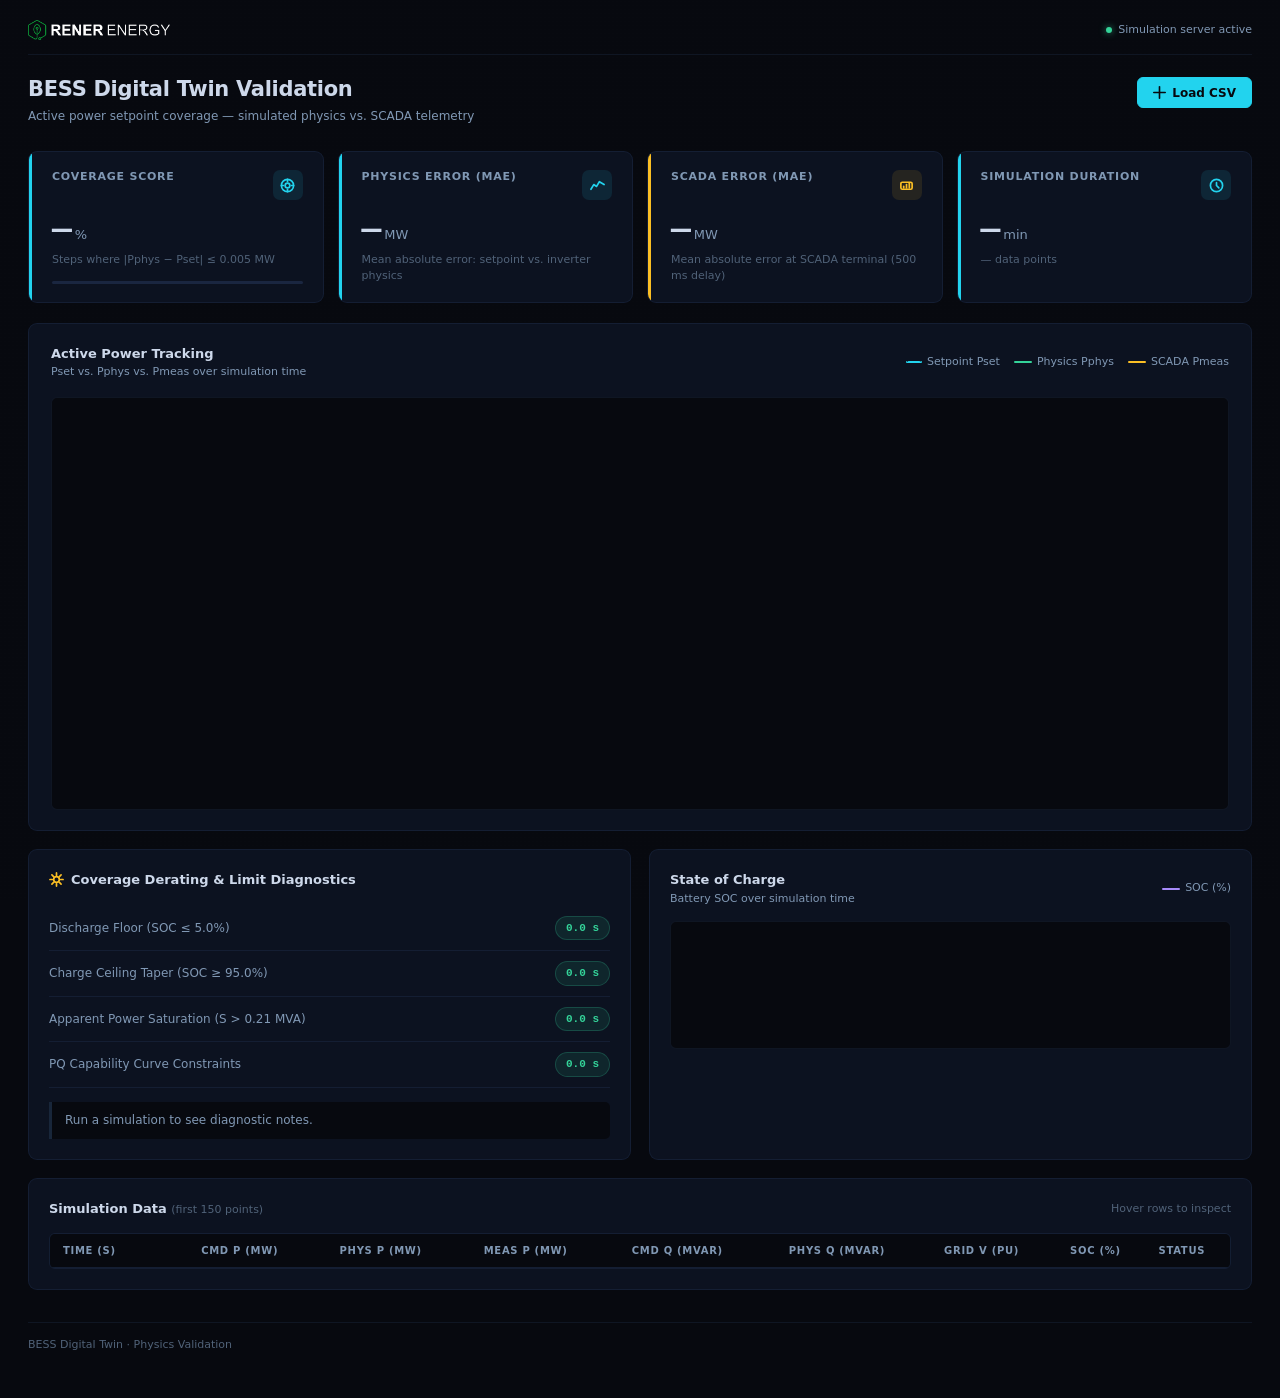
==== commit 8f204339: "Branding: set taskbar icon to logo.png and add team logo to splash screen and web dashboard" ====
--- a/src/BessDashboard/wwwroot/index.html
+++ b/src/BessDashboard/wwwroot/index.html
@@ -605,8 +605,7 @@
   <!-- Status strip -->
   <div class="status-strip">
     <div class="s-logo">
-      <div class="logo-mark">RE</div>
-      <span class="logo-label">Rener Energy</span>
+      <img src="logo_long.png" alt="Rener Energy" style="height:20px; display:block;" />
     </div>
     <div class="s-right">
       <div class="server-chip">
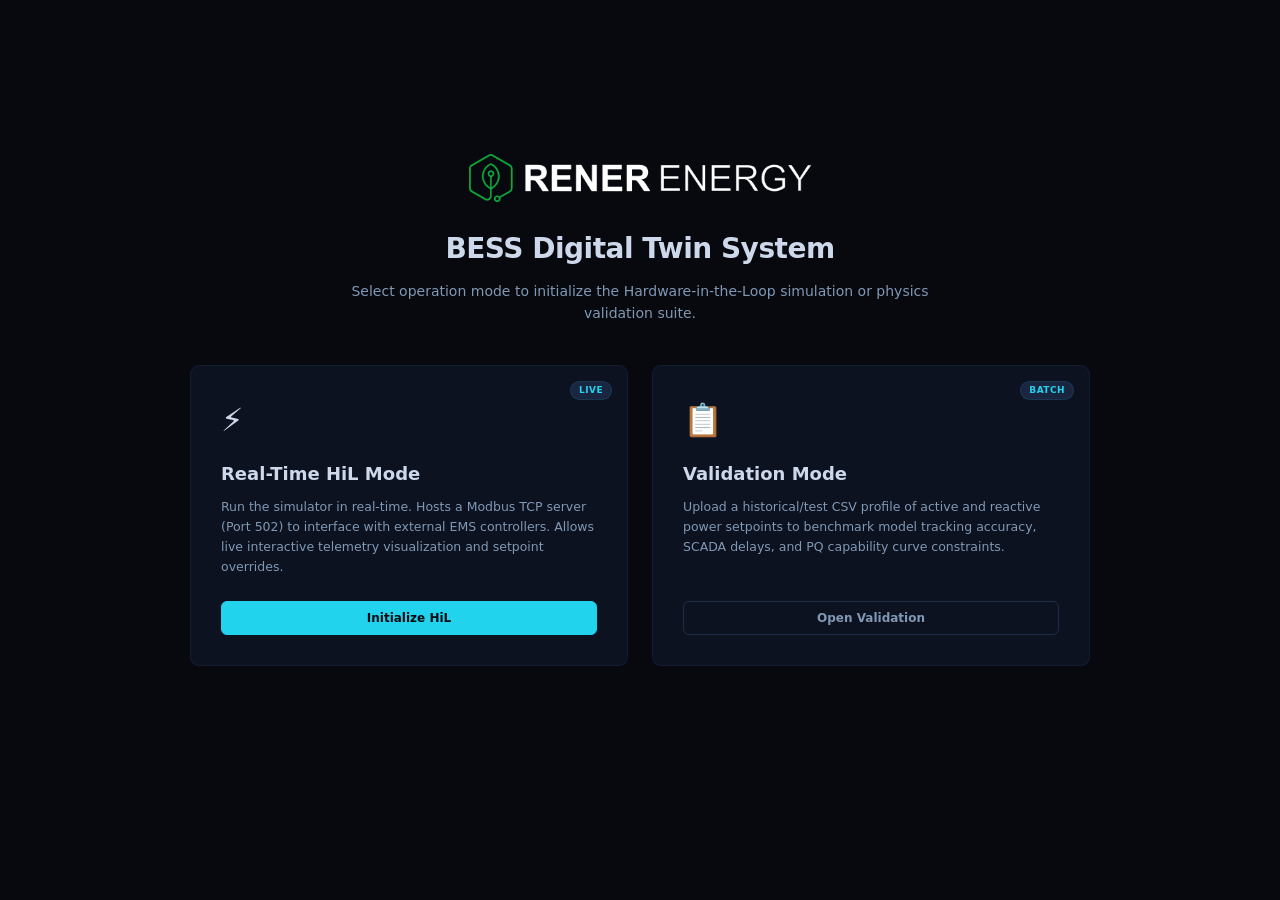
==== commit 9fed79e0: "Feature: unify real-time HIL and validation modes into the WPF WebView2 application" ====
--- a/src/BessDashboard/wwwroot/index.html
+++ b/src/BessDashboard/wwwroot/index.html
@@ -597,12 +597,147 @@
   font-size:11px;
   color:var(--t3);
 }
+
+/* Mode Selection styling */
+.mode-select-container {
+  display: flex;
+  flex-direction: column;
+  align-items: center;
+  justify-content: center;
+  min-height: calc(100vh - 120px);
+  padding: 20px;
+}
+.mode-select-header {
+  text-align: center;
+  margin-bottom: 40px;
+  max-width: 600px;
+}
+.select-logo {
+  height: 48px;
+  margin-bottom: 20px;
+}
+.mode-select-header h2 {
+  font-size: 28px;
+  font-weight: 700;
+  color: var(--t1);
+  margin-bottom: 10px;
+  letter-spacing: -0.5px;
+}
+.mode-select-header p {
+  font-size: 14px;
+  color: var(--t2);
+  line-height: 1.6;
+}
+.mode-cards {
+  display: grid;
+  grid-template-columns: 1fr 1fr;
+  gap: 24px;
+  max-width: 900px;
+  width: 100%;
+}
+@media (max-width: 768px) {
+  .mode-cards {
+    grid-template-columns: 1fr;
+  }
+}
+.mode-card {
+  background: var(--s1);
+  border: 1px solid var(--bd);
+  border-radius: var(--r);
+  padding: 30px;
+  position: relative;
+  overflow: hidden;
+  transition: border-color 0.25s, transform 0.2s;
+  display: flex;
+  flex-direction: column;
+  align-items: flex-start;
+}
+.mode-card:hover {
+  border-color: var(--cyan);
+  transform: translateY(-2px);
+}
+.mode-card-badge {
+  position: absolute;
+  top: 15px;
+  right: 15px;
+  background: var(--s3);
+  color: var(--cyan);
+  border: 1px solid var(--cyan-dim);
+  font-size: 9px;
+  font-weight: 700;
+  padding: 2px 8px;
+  border-radius: 99px;
+  letter-spacing: 0.05em;
+}
+.mode-card-icon {
+  font-size: 32px;
+  margin-bottom: 16px;
+}
+.mode-card h3 {
+  font-size: 18px;
+  font-weight: 600;
+  color: var(--t1);
+  margin-bottom: 10px;
+}
+.mode-card p {
+  font-size: 12.5px;
+  color: var(--t2);
+  line-height: 1.6;
+  margin-bottom: 24px;
+  flex-grow: 1;
+}
+.mode-card .btn {
+  width: 100%;
+  justify-content: center;
+  padding: 10px;
+}
+.diag-pill.diag-pill {
+  border-radius: 999px;
+}
 </style>
 </head>
 <body>
 <div class="wrap">
 
-  <!-- Status strip -->
+  <!-- Mode Selector Screen -->
+  <div id="modeSelector" class="mode-select-container">
+    <div class="mode-select-header">
+      <img src="logo_long.png" alt="Rener Energy Logo" class="select-logo" />
+      <h2>BESS Digital Twin System</h2>
+      <p>Select operation mode to initialize the Hardware-in-the-Loop simulation or physics validation suite.</p>
+    </div>
+    
+    <div class="mode-cards">
+      <!-- Card 1: HIL Mode -->
+      <div class="mode-card" id="cardHil">
+        <div class="mode-card-badge">LIVE</div>
+        <div class="mode-card-icon">⚡</div>
+        <h3>Real-Time HiL Mode</h3>
+        <p>Run the simulator in real-time. Hosts a Modbus TCP server (Port 502) to interface with external EMS controllers. Allows live interactive telemetry visualization and setpoint overrides.</p>
+        <button class="btn btn-primary" onclick="initHilMode()">Initialize HiL</button>
+      </div>
+
+      <!-- Card 2: Validation Mode -->
+      <div class="mode-card" id="cardValidation">
+        <div class="mode-card-badge">BATCH</div>
+        <div class="mode-card-icon">📋</div>
+        <h3>Validation Mode</h3>
+        <p>Upload a historical/test CSV profile of active and reactive power setpoints to benchmark model tracking accuracy, SCADA delays, and PQ capability curve constraints.</p>
+        <button class="btn btn-ghost" onclick="initValidationMode()">Open Validation</button>
+      </div>
+    </div>
+  </div>
+
+  <div id="dashboardContent" class="hidden">
+    <!-- Header Back Button -->
+    <div style="margin-bottom: 15px;">
+      <button class="btn btn-ghost" onclick="backToMenu()" style="padding: 6px 12px; font-size: 11px;">
+        <svg width="12" height="12" viewBox="0 0 16 16" fill="none" stroke="currentColor" stroke-width="2" stroke-linecap="round" stroke-linejoin="round"><line x1="15" y1="8" x2="1" y2="8"/><polyline points="8,1 1,8 8,15"/></svg>
+        Back to Mode Selection
+      </button>
+    </div>
+
+    <!-- Status strip -->
   <div class="status-strip">
     <div class="s-logo">
       <img src="logo_long.png" alt="Rener Energy" style="height:20px; display:block;" />
@@ -650,6 +785,31 @@
     <textarea id="csvText" placeholder="Time_s,SetP_MW,SetQ_MVAR,GridV_pu,GridF_Hz&#10;0.0,0.0,0.0,1.0,50.0&#10;1.0,0.1,0.0,1.0,50.0"></textarea>
     <button class="btn btn-primary" id="btnRun">Run Simulation</button>
     <div class="error-msg hidden" id="errMsg"></div>
+  </div>
+
+  <!-- HIL Control Panel -->
+  <div class="input-panel hidden" id="hilControlPanel">
+    <div class="panel-title">HIL Controller Override</div>
+    <p class="panel-hint">Directly inject active and reactive power setpoints to override Modbus EMS commands.</p>
+    
+    <div style="display:grid; grid-template-columns: 1fr 1fr; gap:24px; margin-bottom:15px;">
+      <!-- Active Power P -->
+      <div>
+        <label style="font-weight:600; color:var(--t2); display:block; margin-bottom:6px;">Active Power setpoint (Pset): <span id="valP" style="color:var(--cyan); font-family:var(--font-mono)">0.00</span> MW</label>
+        <input type="range" id="sliderP" min="-0.21" max="0.21" step="0.01" value="0" style="width:100%; accent-color:var(--cyan);" />
+      </div>
+      <!-- Reactive Power Q -->
+      <div>
+        <label style="font-weight:600; color:var(--t2); display:block; margin-bottom:6px;">Reactive Power setpoint (Qset): <span id="valQ" style="color:var(--cyan); font-family:var(--font-mono)">0.00</span> MVAR</label>
+        <input type="range" id="sliderQ" min="-0.21" max="0.21" step="0.01" value="0" style="width:100%; accent-color:var(--cyan);" />
+      </div>
+    </div>
+    
+    <div style="display:flex; gap:10px;">
+      <button class="btn btn-primary" id="btnApplySetpoint" onclick="applyHilSetpoints()">Apply Setpoints</button>
+      <button class="btn btn-ghost" id="btnResetSetpoint" onclick="resetHilSetpoints()">Reset Setpoints (0,0)</button>
+      <button class="btn btn-ghost" id="btnResetSimulation" onclick="resetHilSimulation()" style="border-color:rgba(248,113,113,0.3); color:var(--red);">Reset Model State</button>
+    </div>
   </div>
 
   <!-- Metric cards -->
@@ -835,12 +995,16 @@
     <span id="footerStats"></span>
   </div>
 
-</div>
+  </div> <!-- End of #dashboardContent -->
+
+</div> <!-- End of .wrap -->
 
 <script>
 const $ = id => document.getElementById(id);
 
 let steps = [];
+let currentMode = null; // 'hil' or 'validation'
+let hilPollInterval = null;
 
 const btnToggle  = $('btnToggle');
 const btnReset   = $('btnReset');
@@ -1251,7 +1415,132 @@
   }
 }
 
-loadDefault();
+// Setup slider input change listeners
+$('sliderP').addEventListener('input', e => {
+  $('valP').textContent = parseFloat(e.target.value).toFixed(2);
+});
+$('sliderQ').addEventListener('input', e => {
+  $('valQ').textContent = parseFloat(e.target.value).toFixed(2);
+});
+
+// Mode initialization functions
+function initHilMode() {
+  currentMode = 'hil';
+  $('modeSelector').classList.add('hidden');
+  $('dashboardContent').classList.remove('hidden');
+  $('hilControlPanel').classList.remove('hidden');
+  $('btnToggle').classList.add('hidden');
+  $('btnReset').classList.add('hidden');
+  
+  $('sliderP').value = 0.0;
+  $('sliderQ').value = 0.0;
+  $('valP').textContent = "0.00";
+  $('valQ').textContent = "0.00";
+
+  // Hide emptyState initially for HIL mode
+  $('emptyState').classList.add('hidden');
+
+  fetch('/api/hil/start', { method: 'POST' })
+    .then(res => res.json())
+    .then(data => {
+      console.log("HIL Mode started on port:", data.port);
+      startHilPolling();
+    })
+    .catch(e => {
+      console.error("Error starting HIL Mode:", e);
+      showErr("Failed to start HIL server.");
+    });
+}
+
+function initValidationMode() {
+  currentMode = 'validation';
+  $('modeSelector').classList.add('hidden');
+  $('dashboardContent').classList.remove('hidden');
+  $('hilControlPanel').classList.add('hidden');
+  $('btnToggle').classList.remove('hidden');
+  $('btnReset').classList.remove('hidden');
+  
+  // Show emptyState if no profile loaded yet, but loadDefault will immediately run to display the default profile
+  loadDefault();
+}
+
+function backToMenu() {
+  if (currentMode === 'hil') {
+    stopHilPolling();
+    fetch('/api/hil/stop', { method: 'POST' })
+      .then(() => console.log("HIL Server stopped"))
+      .catch(e => console.error("Error stopping HIL Server:", e));
+  }
+  
+  currentMode = null;
+  steps = [];
+  $('emptyState').classList.remove('hidden');
+  $('lastRun').classList.remove('show');
+  
+  $('dashboardContent').classList.add('hidden');
+  $('modeSelector').classList.remove('hidden');
+}
+
+function startHilPolling() {
+  stopHilPolling();
+  hilPollInterval = setInterval(pollHilData, 250); // poll at 4Hz
+}
+
+function stopHilPolling() {
+  if (hilPollInterval) {
+    clearInterval(hilPollInterval);
+    hilPollInterval = null;
+  }
+}
+
+function pollHilData() {
+  fetch('/api/hil/data')
+    .then(res => {
+      if (!res.ok) throw new Error("HTTP " + res.status);
+      return res.json();
+    })
+    .then(data => {
+      if (data.steps && data.steps.length > 0) {
+        render(data.steps);
+      }
+    })
+    .catch(e => {
+      console.error("Error polling HIL state:", e);
+    });
+}
+
+function applyHilSetpoints() {
+  const p = parseFloat($('sliderP').value);
+  const q = parseFloat($('sliderQ').value);
+  fetch(`/api/hil/setpoint?p=${p}&q=${q}`, { method: 'POST' })
+    .then(res => res.json())
+    .then(data => {
+      console.log("Setpoints applied successfully:", data);
+    })
+    .catch(e => console.error("Failed to apply setpoints:", e));
+}
+
+function resetHilSetpoints() {
+  $('sliderP').value = 0.0;
+  $('sliderQ').value = 0.0;
+  $('valP').textContent = "0.00";
+  $('valQ').textContent = "0.00";
+  applyHilSetpoints();
+}
+
+function resetHilSimulation() {
+  fetch('/api/hil/reset', { method: 'POST' })
+    .then(res => res.json())
+    .then(data => {
+      console.log("HIL simulation reset:", data);
+      // Reset local sliders too
+      $('sliderP').value = 0.0;
+      $('sliderQ').value = 0.0;
+      $('valP').textContent = "0.00";
+      $('valQ').textContent = "0.00";
+    })
+    .catch(e => console.error("Failed to reset HIL simulation:", e));
+}
 </script>
 </body>
 </html>
